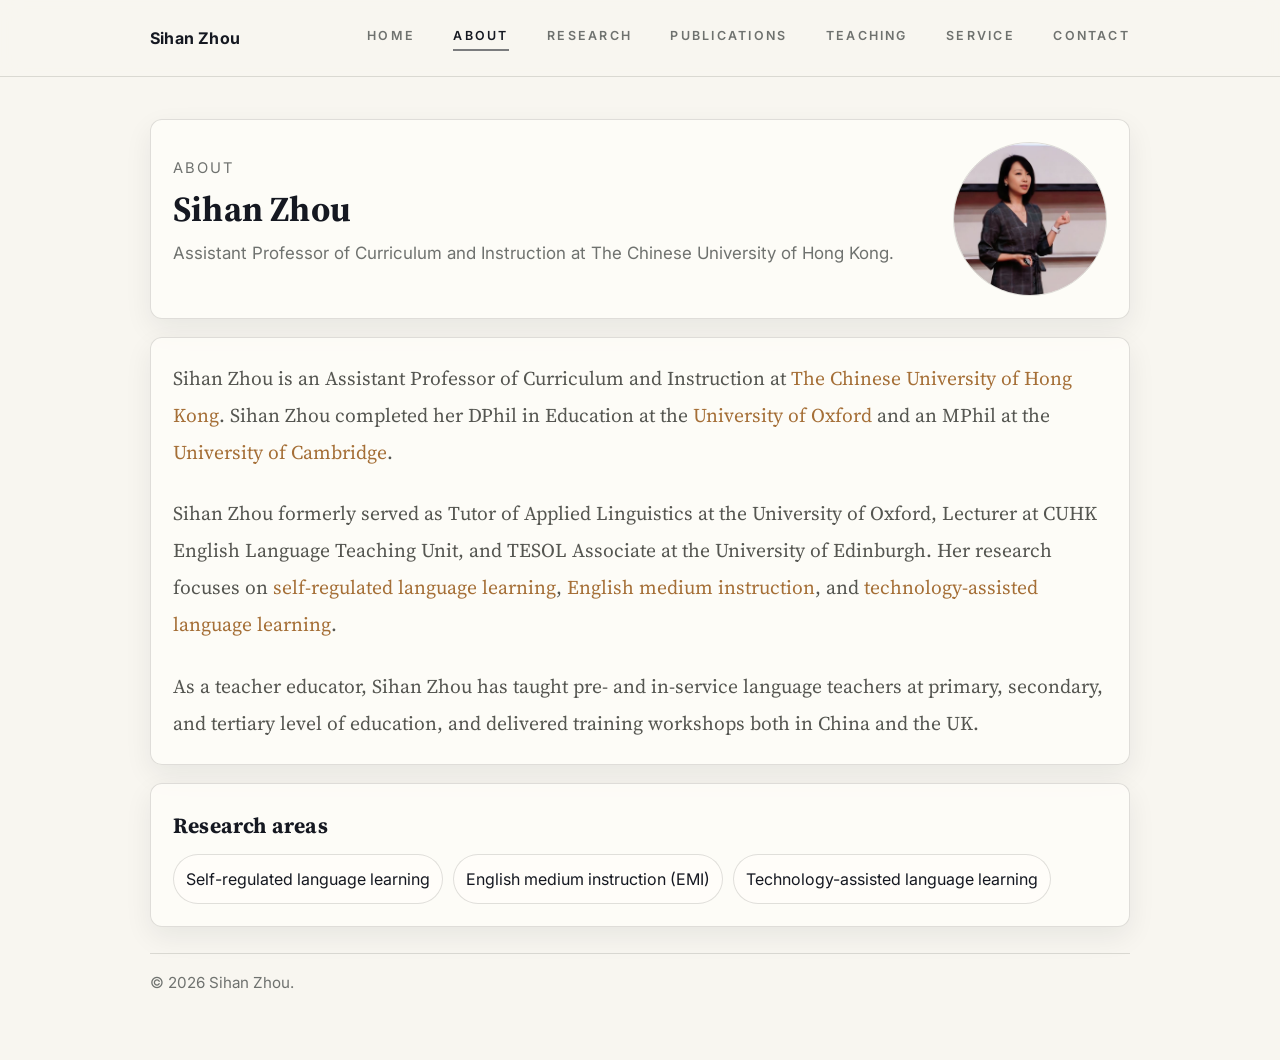
==== about.html @ 309b75e4 "Build Sihan Zhou personal website" ====
<!doctype html>
<html lang="en">
<head>
  <meta charset="utf-8" />
  <meta name="viewport" content="width=device-width, initial-scale=1" />
  <title>About · Sihan Zhou</title>
  <meta name="description" content="About Sihan Zhou." />
  <link rel="stylesheet" href="assets/style.css?v=9" />
</head>
<body class="page-about">
<header class="site-header">
  <div class="container header-inner">
    <div class="brand">
      <a href="index.html">Sihan Zhou</a>
    </div>
    <nav class="nav">
      <a href="index.html">Home</a>
      <a class="active" href="about.html">About</a>
      <a href="research.html">Research</a>
      <a href="publications.html">Publications</a>
      <a href="teaching.html">Teaching</a>
      <a href="service.html">Service</a>
      <a href="contact.html">Contact</a>
    </nav>
  </div>
</header>

<main class="container">
  <section class="section intro-section">
    <div>
      <div class="kicker">About</div>
      <h1>Sihan Zhou</h1>
      <p class="lead">
        Assistant Professor of Curriculum and Instruction at The Chinese University of Hong Kong.
      </p>
    </div>
    <img class="page-portrait" src="assets/avatar.jpg" alt="Portrait of Sihan Zhou">
  </section>

  <section class="section about-prose">
    <p>
      Sihan Zhou is an Assistant Professor of Curriculum and Instruction at <span class="text-highlight">The Chinese University of Hong Kong</span>. Sihan Zhou completed her DPhil in Education at the <span class="text-highlight">University of Oxford</span> and an MPhil at the <span class="text-highlight">University of Cambridge</span>.
    </p>
    <p>
      Sihan Zhou formerly served as Tutor of Applied Linguistics at the University of Oxford, Lecturer at CUHK English Language Teaching Unit, and TESOL Associate at the University of Edinburgh. Her research focuses on <span class="text-highlight">self-regulated language learning</span>, <span class="text-highlight">English medium instruction</span>, and <span class="text-highlight">technology-assisted language learning</span>.
    </p>
    <p>
      As a teacher educator, Sihan Zhou has taught pre- and in-service language teachers at primary, secondary, and tertiary level of education, and delivered training workshops both in China and the UK.
    </p>
  </section>

  <section class="section">
    <h2>Research areas</h2>
    <div class="research-strip">
      <span>Self-regulated language learning</span>
      <span>English medium instruction (EMI)</span>
      <span>Technology-assisted language learning</span>
    </div>
  </section>

  <footer class="footer">
    <div>© <span id="year"></span> Sihan Zhou.</div>
  </footer>
</main>

<script src="assets/site.js?v=9"></script>
</body>
</html>
---- assets/style.css ----
@import url('https://fonts.googleapis.com/css2?family=Inter:wght@400;500;600&family=Source+Serif+4:wght@400;600;700&display=swap');

/* THEME TOKENS (整站色调) */
:root{
  /* Global text
     --fg: 主正文颜色（标题/正文）
     --muted: 次级文字（说明/label/注释）
  */
  --fg:#151821;
  --muted:#6f726f;

  /* Brand accent
     --accent: 链接色/可点击强调
     --accent2: 少量点缀色（可选）
  */
  --accent:#5b6651;
  --accent2:#8a6f4d;

  /* Surfaces / borders
     --line: 分割线/边框
     --glass: 毛玻璃卡片底（更透明）
     --glass-strong: 毛玻璃卡片底（更实）
  */
  --line: rgba(40, 40, 34, 0.14);
  --glass: rgba(255, 254, 250, 0.70);
  --glass-strong: rgba(255, 254, 250, 0.82);

  /* Page backgrounds 
     --page-bg: 非 home 页背景
  */
  --page-bg: #f8f6f0;

  /* Home background control
     home-fallback: 背景图加载失败时的底色
     home-veil: 背景图上覆盖的
  */
  --home-fallback: #f8f6f0;
  --home-veil: rgba(248, 246, 240, 0.72);

  /* Metrics palette (卡片内部小块配色) */
  --m-green:#A5B46E;
  --m-gold:#E9C77B;
  --m-red:#9E4A47;

  /* Layout */
  --max: 980px;
  --radius: 12px;
  --shadow: 0 18px 48px rgba(30, 29, 25, 0.10);
  --page-accent: var(--accent);
  --page-accent-soft: rgba(91, 102, 81, 0.12);
}

/* BASE */
*{ box-sizing:border-box; }
html{ scroll-behavior:smooth; }

body{
  margin:0;
  color:var(--fg);
  line-height:1.75;
  font-family: Inter, ui-sans-serif, system-ui, -apple-system, Segoe UI, Roboto, Helvetica, Arial;
  background: var(--page-bg);
}

/* Links */
a{ color:var(--accent); text-decoration:none; }
a:hover{ text-decoration:underline; }

.page-about,
.page-research,
.page-publications,
.page-teaching,
.page-service,
.page-contact{
  --page-accent:#5b6651;
  --page-accent-soft:rgba(91,102,81,0.12);
}

body:not(.home) h1{
  color:var(--fg);
}

body:not(.home) .section{
  border-top:1px solid var(--line);
}

body:not(.home) .pills a:hover,
body:not(.home) .tools a:hover{
  border-color:var(--page-accent);
  background:var(--page-accent-soft);
}

/* Layout */
.container{
  width:min(var(--max), calc(100% - 44px));
  margin:0 auto;
}

main{ padding:24px 0 64px; }

/* Header */
.site-header{
  position:sticky;
  top:0;
  z-index:50;
  background:rgba(248,246,240,0.94);
  backdrop-filter: blur(10px);
  -webkit-backdrop-filter: blur(10px);
  border-bottom:1px solid var(--line);
}

.header-inner{
  display:flex;
  align-items:center;
  justify-content:space-between;
  gap:34px;
  padding:24px 0;
}

.brand a{
  font-weight:700;
  letter-spacing:0.2px;
  color:var(--fg);
}

.brand .sub{
  display:none;
}

.nav{
  display:flex;
  flex-wrap:nowrap;
  gap:clamp(20px, 3vw, 42px);
  justify-content:flex-end;
  align-items:center;
  font-size:0.78rem;
  letter-spacing:0.18em;
  text-transform:uppercase;
  font-weight:600;
  white-space:nowrap;
}

.nav a{
  position:relative;
  padding:4px 0 8px;
  border-radius:0;
  color:var(--muted);
  border:0;
  background:transparent;
  box-shadow:none;
  line-height:1.2;
}

.nav a.active,
.nav a:hover{
  color:var(--fg);
  background:transparent;
  text-decoration:none;
}

.nav a::after{
  content:"";
  position:absolute;
  left:0;
  right:0;
  bottom:0;
  height:2px;
  background:currentColor;
  transform:scaleX(0);
  transform-origin:center;
  opacity:0.55;
  transition:transform 180ms ease, opacity 180ms ease;
}

.nav a.active::after,
.nav a:hover::after{
  transform:scaleX(1);
}

/* Typography */
h1,h2,h3{
  font-family: "Source Serif 4", ui-serif, Georgia, "Times New Roman", Times, serif;
  letter-spacing:0.2px;
}

h1{ margin:0 0 8px; font-size:2.2rem; line-height:1.18; }
h2{ margin:0 0 10px; font-size:1.36rem; }
h3{ margin:0 0 8px; font-size:1.06rem; }

.lead{ margin:0 0 14px; color:var(--muted); font-size:1.06rem; }
.small{ color:var(--muted); font-size:0.95rem; }

hr.sep{
  border:0;
  border-top:1px solid var(--line);
  margin:18px 0;
}

/* Footer */
.footer{
  margin-top:26px;
  padding-top:16px;
  border-top:1px solid var(--line);
  color:var(--muted);
  font-size:0.95rem;
}

/* HOME: fixed landscape background + glass foreground */
body.home{
  background: var(--home-fallback);
}

body.home::before{
  content:"";
  position:fixed;
  inset:0;
  background:
    linear-gradient(180deg, rgba(255,255,255,0.16) 0%, rgba(255,255,255,0.22) 100%);
  background-size: cover;
  background-position: center;
  background-repeat:no-repeat;
  transform: translateZ(0);
  z-index:-2;
}

/* Soft veil for readability (driven by --home-veil) */
body.home::after{
  content:"";
  position:fixed;
  inset:0;
  background: var(--home-veil);
  backdrop-filter: blur(2px);
  -webkit-backdrop-filter: blur(2px);
  z-index:-1;
}

/* Home stays in one quiet tone across sections. */
body.home[data-tone]{ --home-veil: rgba(248, 246, 240, 0.72); }

/* TOP PROFILE BLOCK (centered) */
.profile{
  margin-top:14px;
  text-align:center;
  padding:18px 14px 16px;
  border:1px solid var(--line);
  border-radius: var(--radius);
  background: var(--glass);
  backdrop-filter: blur(14px) saturate(140%);
  -webkit-backdrop-filter: blur(14px) saturate(140%);
  box-shadow: var(--shadow);
}

.hero-profile{
  padding:24px 18px 22px;
}

.hero-intro{
  width:min(680px, 100%);
  margin:14px auto 0;
  color:var(--fg);
  font-size:1.03rem;
}

.profile .avatar-top{
  width: 132px;
  height: 132px;
  border-radius: 999px; /* circular crop */
  object-fit: cover;
  border:1px solid var(--line);
  box-shadow: 0 10px 26px rgba(16,24,40,0.10);
  display:block;
  margin: 0 auto;
}

.profile .name{
  margin-top:14px;
  margin-bottom:2px;
  font-size:2rem;
}

.profile .role{
  color: var(--muted);
  font-size:1.02rem;
}

.profile .affil{
  margin-top:6px;
  color: var(--muted);
  font-size:0.98rem;
}

.pills{
  display:flex;
  flex-wrap:wrap;
  gap:10px;
  justify-content:center;
  margin-top:12px;
}

.pills a{
  padding:7px 11px;
  border:1px solid var(--line);
  border-radius:999px;
  color:var(--muted);
  background:rgba(255,254,250,0.72);
}

.pills a:hover{
  background:rgba(255,255,255,0.88);
  color:var(--fg);
  text-decoration:none;
}

/* GLASS PANELS (home + reusable) */
.panels{
  margin-top:18px;
  padding-bottom: 26px;
  scroll-snap-type: y proximity;
}

.panel{
  scroll-snap-align: start;
  width:min(760px, 100%);
  margin: 18vh auto 0;
  padding: 18px 18px 20px;
  border:1px solid var(--line);
  border-radius: var(--radius);
  background: var(--glass-strong);
  backdrop-filter: blur(14px) saturate(140%);
  -webkit-backdrop-filter: blur(14px) saturate(140%);
  box-shadow: 0 12px 30px rgba(16, 24, 40, 0.10);
}

.panel:first-child{ margin-top: 12vh; }

.kicker{
  font-size:0.92rem;
  letter-spacing:0.14em;
  text-transform:uppercase;
  color: var(--muted);
  margin-bottom:8px;
}

/* HORIZONTAL SCROLLING GALLERY (inside a panel) */
.gallery{
  margin-top:12px;
  display:flex;
  gap:12px;
  overflow-x:auto;
  padding-bottom:6px;
  scroll-snap-type: x mandatory;
  -webkit-overflow-scrolling: touch;
}

.gallery::-webkit-scrollbar{ height:8px; }
.gallery::-webkit-scrollbar-thumb{
  background: rgba(16,24,40,0.18);
  border-radius:999px;
}

.g-item{
  flex: 0 0 auto;
  width: min(520px, 82vw);
  scroll-snap-align: start;
  border:1px solid var(--line);
  border-radius: var(--radius);
  background: rgba(255,255,255,0.72);
  overflow:hidden;
}

.g-item img{
  width:100%;
  height: 300px;
  object-fit: cover;
  display:block;
}

.g-item .cap{
  padding:10px 12px;
  border-top:1px solid var(--line);
  color: var(--muted);
  font-size:0.95rem;
}

/* PUBLICATIONS: mini tools */
.pub{
  padding:12px 0;
  border-top:1px dashed var(--line);
}

.pub:first-of-type{ border-top:none; padding-top:0; }

.pub .tools{
  margin-top:8px;
  display:flex;
  flex-wrap:wrap;
  gap:10px;
}

.pub .tools a{
  padding:7px 11px;
  border:1px solid var(--line);
  border-radius:999px;
  color:var(--muted);
  background:rgba(255,255,255,0.70);
}

.pub .tools a:hover{
  background:rgba(255,255,255,0.88);
  color:var(--fg);
  text-decoration:none;
}

.home-band{
  margin-top:18px;
}

.quick-grid{
  display:grid;
  grid-template-columns: repeat(3, minmax(0, 1fr));
  gap:12px;
}

.quick-card{
  display:block;
  min-height:124px;
  padding:16px;
  border:1px solid var(--line);
  border-radius:var(--radius);
  background:rgba(255,254,250,0.74);
  backdrop-filter: blur(12px) saturate(140%);
  -webkit-backdrop-filter: blur(12px) saturate(140%);
  box-shadow: 0 8px 24px rgba(16, 24, 40, 0.08);
  color:var(--fg);
}

.quick-card:hover{
  text-decoration:none;
  background:rgba(255,254,250,0.92);
}

.quick-card strong{
  display:block;
  margin-top:8px;
  line-height:1.45;
}

.home-showcase{
  display:block;
  padding:20px;
  border:1px solid var(--line);
  border-radius:var(--radius);
  background:rgba(255,254,250,0.70);
  box-shadow: 0 14px 40px rgba(30, 29, 25, 0.08);
}

.showcase-copy{
  margin-bottom:16px;
}

.showcase-copy h2{
  display:none;
}

.showcase-copy p{
  display:none;
  margin:0;
  color:var(--muted);
}

.gallery-shell{
  position:relative;
}

.photo-gallery{
  display:flex;
  gap:0;
  overflow:hidden;
  scroll-snap-type:x mandatory;
  scroll-behavior:smooth;
  padding:0;
  scrollbar-width:none;
}

.photo-card{
  flex:0 0 100%;
  position:relative;
  margin:0;
  overflow:hidden;
  border-radius:var(--radius);
  border:1px solid var(--line);
  background:#fffefa;
  scroll-snap-align:start;
  aspect-ratio: 16 / 9;
}

.photo-card.tall{
  grid-row:auto;
}

.photo-card img{
  width:100%;
  height:100%;
  display:block;
  object-fit:cover;
}

.photo-card figcaption{
  display:none;
}

.gallery-arrow{
  position:absolute;
  top:50%;
  z-index:2;
  width:34px;
  height:34px;
  border-radius:999px;
  border:1px solid rgba(40,40,34,0.18);
  background:rgba(255,254,250,0.88);
  color:var(--fg);
  font-size:1rem;
  line-height:1;
  cursor:pointer;
  transform:translateY(-50%);
  box-shadow:0 8px 20px rgba(30,29,25,0.10);
}

.gallery-arrow:hover{
  background:#fffefa;
}

.gallery-arrow-left{ left:10px; }
.gallery-arrow-right{ right:10px; }

.home-social-block{
  margin-top:26px;
  padding-top:20px;
  border-top:1px solid var(--line);
}

.about-prose{
  font-family:"Source Serif 4", ui-serif, Georgia, "Times New Roman", Times, serif;
  font-size:1.22rem;
  line-height:1.9;
  color:#555651;
}

.about-prose p{
  margin:0 0 24px;
}

.about-prose p:last-child{
  margin-bottom:0;
}

.text-highlight{
  color:#a56f37;
}

.event-feature{
  display:grid;
  grid-template-columns:minmax(0, 1fr) minmax(220px, 340px);
  gap:22px;
  align-items:start;
}

.event-feature img{
  width:100%;
  display:block;
  border-radius:var(--radius);
  border:1px solid var(--line);
  box-shadow:0 14px 32px rgba(30,29,25,0.12);
}

.colorful-grid .quick-card{
  position:relative;
  overflow:hidden;
}

.colorful-grid .quick-card::before{
  content:"";
  position:absolute;
  inset:0 auto 0 0;
  width:5px;
  background:#8a6f4d;
}

.accent-research,
.accent-publications,
.accent-teaching{ --card-accent:#8a6f4d; }

.theme-list{
  display:grid;
  gap:14px;
}

.theme-list h3{
  margin-bottom:4px;
}

.featured-mini{
  display:grid;
  gap:10px;
}

.featured-mini a{
  display:block;
  padding:11px 12px;
  border:1px solid var(--line);
  border-radius:var(--radius);
  background:rgba(255,255,255,0.64);
  color:var(--fg);
}

.featured-mini a:hover{
  background:rgba(255,255,255,0.88);
  text-decoration:none;
}

.more-link{
  margin-top:14px;
}

.section{
  margin-top:18px;
  padding:22px;
  border:1px solid var(--line);
  border-radius:var(--radius);
  background:rgba(255,254,250,0.72);
  box-shadow: 0 10px 28px rgba(16, 24, 40, 0.07);
}

.intro-section,
.contact-panel{
  display:grid;
  grid-template-columns: 1fr auto;
  align-items:center;
  gap:22px;
}

.page-portrait{
  width:154px;
  height:154px;
  border-radius:999px;
  object-fit:cover;
  border:1px solid var(--line);
}

.grid{
  display:grid;
  grid-template-columns: repeat(2, minmax(0, 1fr));
  gap:14px;
}

.item{
  padding:16px;
  border:1px solid var(--line);
  border-radius:var(--radius);
  background:rgba(255,254,250,0.62);
}

.item p{
  margin:0;
  color:var(--muted);
}

.research-strip{
  display:flex;
  flex-wrap:wrap;
  gap:10px;
}

.research-strip span{
  padding:10px 12px;
  border:1px solid var(--line);
  border-radius:999px;
  background:rgba(255,254,250,0.72);
  color:var(--fg);
}

.research-grid{
  grid-template-columns: repeat(3, minmax(0, 1fr));
}

.theme-card{
  border-top:3px solid color-mix(in srgb, var(--accent) 48%, white);
}

.grant-list,
.service-list{
  display:grid;
  gap:14px;
}

.grant-card,
.service-card,
.feature-pub,
.course-card{
  border:1px solid var(--line);
  border-radius:var(--radius);
  background:rgba(255,254,250,0.78);
  box-shadow: 0 8px 24px rgba(16, 24, 40, 0.06);
}

.grant-card{
  display:grid;
  grid-template-columns: 112px 1fr;
  gap:16px;
  padding:16px;
}

.grant-year{
  align-self:start;
  padding:8px 10px;
  border-radius:999px;
  background:rgba(31,94,75,0.12);
  color:var(--accent);
  font-weight:700;
  text-align:center;
  font-size:0.9rem;
}

.grant-card h3,
.service-card h3,
.course-card h3,
.feature-pub h3{
  margin-bottom:6px;
}

.grant-card p,
.service-card p,
.course-card p,
.feature-pub p{
  margin:0;
  color:var(--muted);
}

.featured-pubs{
  display:grid;
  gap:14px;
}

.feature-pub{
  display:grid;
  grid-template-columns: 118px 1fr;
  gap:16px;
  padding:16px;
}

.feature-pub.hot{
  border-color:rgba(138,111,77,0.24);
  background:linear-gradient(90deg, rgba(138,111,77,0.10), rgba(255,254,250,0.78));
}

.badge{
  display:inline-block;
  margin-bottom:8px;
  padding:4px 8px;
  border-radius:999px;
  background:rgba(138,111,77,0.12);
  color:#6d5435;
  font-size:0.8rem;
  font-weight:700;
}

.journal-cover{
  width:104px;
  height:138px;
  object-fit:cover;
  object-position:center;
  align-self:start;
  border-radius:8px;
  border:1px solid rgba(16,24,40,0.16);
  box-shadow:0 10px 22px rgba(16,24,40,0.16);
  background:#fff;
}

.service-cover{
  width:78px;
  height:104px;
}

.journal-mark{
  width:74px;
  height:96px;
  display:grid;
  place-items:center;
  align-self:start;
  border-radius:8px;
  border:1px solid rgba(16,24,40,0.16);
  box-shadow:0 8px 18px rgba(16,24,40,0.10);
  color:white;
  font-weight:800;
  letter-spacing:0.06em;
}

.journal-mark.system{ background:linear-gradient(145deg, #1f5e4b, #8cb369); }
.journal-mark.relc{ background:linear-gradient(145deg, #345995, #03cea4); }
.journal-mark.elt{ background:linear-gradient(145deg, #7a2e3a, #f4a261); }
.journal-mark.lt{ background:linear-gradient(145deg, #243b53, #7b2cbf); }
.journal-mark.aila{ background:linear-gradient(145deg, #2f3e46, #d9a441); }

.feature-pub a,
.service-card a{
  display:inline-block;
  margin-top:10px;
  font-weight:700;
}

.pub-year{
  margin-top:18px;
}

.pub-year:first-of-type{
  margin-top:0;
}

.cite-count{
  display:inline-block;
  margin-left:6px;
  padding:2px 7px;
  border-radius:999px;
  background:var(--page-accent-soft);
  color:var(--page-accent);
  font-weight:700;
  font-size:0.86rem;
}

.pub{
  display:grid;
  gap:8px;
}

.pub-tags{
  display:flex;
  flex-wrap:wrap;
  gap:6px;
}

.tag{
  display:inline-flex;
  align-items:center;
  min-height:24px;
  padding:2px 8px;
  border-radius:999px;
  background:rgba(91,102,81,0.10);
  color:#4f5947;
  font-size:0.76rem;
  font-weight:800;
  letter-spacing:0.04em;
}

.tag.citation{
  background:rgba(138,111,77,0.12);
  color:#6d5435;
}

.tag.sci{
  background:rgba(91,102,81,0.14);
  color:#46513d;
}

.tag.q1{
  background:rgba(165,180,110,0.22);
  color:#4e5a2f;
}

.tag.q2{
  background:rgba(233,199,123,0.25);
  color:#735b22;
}

.talk-list{
  display:grid;
  gap:10px;
  margin:0;
  padding-left:20px;
}

.talk-list li{
  color:var(--muted);
}

.course-grid{
  display:grid;
  grid-template-columns: repeat(3, minmax(0, 1fr));
  gap:14px;
}

.course-card{
  padding:16px;
}

.course-card span{
  display:inline-block;
  margin-bottom:10px;
  color:var(--accent);
  font-weight:800;
  font-size:0.9rem;
}

.service-card{
  padding:16px;
}

.service-details{
  margin:12px 0 0;
  padding-left:20px;
  color:var(--muted);
}

.service-details li{
  margin-bottom:8px;
}

.service-card.with-mark{
  display:grid;
  grid-template-columns:92px 1fr;
  gap:16px;
}

.left-pills{
  justify-content:flex-start;
}

.publication-callout{
  background:rgba(255,255,255,0.72);
}

.contact-list{
  display:grid;
  gap:12px;
  min-width:min(340px, 100%);
}

.contact-list div{
  padding:14px;
  border:1px solid var(--line);
  border-radius:var(--radius);
  background:rgba(255,254,250,0.72);
}

.contact-list span{
  display:block;
  margin-bottom:4px;
  color:var(--muted);
  font-size:0.92rem;
}

.social-section{
  text-align:center;
}

.social-row{
  display:flex;
  flex-wrap:wrap;
  gap:12px;
  justify-content:center;
  margin-top:14px;
}

.social-icon{
  width:48px;
  height:48px;
  display:grid;
  place-items:center;
  border-radius:999px;
  background:#202020;
  color:white;
  font-weight:800;
  letter-spacing:0.02em;
  box-shadow:0 10px 22px rgba(16,24,40,0.14);
}

.social-icon.logo-icon{
  background:white;
  border:1px solid rgba(16,24,40,0.12);
}

.social-icon.logo-icon img{
  width:28px;
  height:28px;
  object-fit:contain;
}

.social-icon:hover{
  background:var(--page-accent);
  color:white;
  text-decoration:none;
}

.muted-icon{
  opacity:0.45;
  cursor:not-allowed;
}

/* METRICS CARDS (glass + palette trio) */
.metrics{
  display:grid;
  grid-template-columns: repeat(2, minmax(0, 1fr));
  gap:16px;
  margin-top:14px;
}

.metric-card{
  border-radius: var(--radius);
  border: 1px solid rgba(255,255,255,0.35);
  background: rgba(255,255,255,0.28);
  backdrop-filter: blur(16px) saturate(150%);
  -webkit-backdrop-filter: blur(16px) saturate(150%);
  box-shadow: 0 18px 50px rgba(16, 24, 40, 0.14);
  padding:18px;
}

.metric-card h3{
  margin:0 0 12px;
  font-family: Inter, ui-sans-serif, system-ui, -apple-system, Segoe UI, Roboto, Helvetica, Arial;
  font-weight:700;
  font-size:1.18rem;
  letter-spacing:0.2px;
  color: var(--fg);
}

.metric-grid{
  display:grid;
  grid-template-columns: repeat(2, minmax(0, 1fr));
  gap:12px;
}

.metric{
  border-radius: 16px;
  border: 1px solid rgba(255,255,255,0.38);
  background: rgba(255,255,255,0.32);
  backdrop-filter: blur(14px) saturate(150%);
  -webkit-backdrop-filter: blur(14px) saturate(150%);
  padding:14px 12px;
  text-align:center;
  box-shadow: 0 10px 26px rgba(16, 24, 40, 0.10);
}

.metric .num{
  font-size:1.95rem;
  font-weight:750;
  color: var(--fg);
  line-height:1.05;
}

.metric .label{
  margin-top:6px;
  font-size:0.98rem;
  color: rgba(16, 24, 40, 0.62);
}

/* palette accents by position (cards: 1=Scholar, 2=RG; tiles: 1/2) */
.metric-card:nth-child(1) .metric:nth-child(1){
  background: color-mix(in srgb, var(--m-gold) 38%, rgba(255,255,255,0.30));
}
.metric-card:nth-child(1) .metric:nth-child(2){
  background: color-mix(in srgb, var(--m-green) 38%, rgba(255,255,255,0.30));
}
.metric-card:nth-child(2) .metric:nth-child(1){
  background: color-mix(in srgb, var(--m-green) 38%, rgba(255,255,255,0.30));
}
.metric-card:nth-child(2) .metric:nth-child(2){
  background: color-mix(in srgb, var(--m-red) 34%, rgba(255,255,255,0.30));
}

/* fallback for browsers without color-mix */
@supports not (background: color-mix(in srgb, white 50%, black)){
  .metric-card:nth-child(1) .metric:nth-child(1){ background: rgba(233,199,123,0.34); }
  .metric-card:nth-child(1) .metric:nth-child(2){ background: rgba(165,180,110,0.34); }
  .metric-card:nth-child(2) .metric:nth-child(1){ background: rgba(165,180,110,0.34); }
  .metric-card:nth-child(2) .metric:nth-child(2){ background: rgba(158,74,71,0.30); }
}

.metric-note{
  margin-top:12px;
  text-align:center;
  color: rgba(16, 24, 40, 0.62);
  font-size:0.98rem;
}

/* Responsive */
@media (max-width: 900px){
  .panel{ margin-top: 10vh; }
  .g-item img{ height: 240px; }
}

@media (max-width: 860px){
  .metrics{ grid-template-columns: 1fr; }
  .quick-grid,
  .grid,
  .research-grid,
  .course-grid,
  .home-showcase,
  .intro-section,
  .contact-panel{
    grid-template-columns:1fr;
  }

  .grant-card,
  .feature-pub,
  .service-card.with-mark,
  .event-feature{
    grid-template-columns:1fr;
  }

  .photo-card.tall{
    grid-row:auto;
  }

  .page-portrait{
    width:132px;
    height:132px;
  }
}

@media (max-width: 620px){
  .container{
    width:min(100% - 32px, var(--max));
  }

  .header-inner{
    display:flex;
    align-items:center;
    padding:14px 0;
    gap:16px;
  }

  .brand{
    width:auto;
    margin-bottom:0;
    flex:0 0 auto;
  }

  .brand a{
    display:block;
    white-space:nowrap;
  }

  .nav{
    flex-wrap:nowrap;
    justify-content:flex-start;
    gap:16px;
    overflow-x:auto;
    padding-bottom:4px;
    -webkit-overflow-scrolling: touch;
    font-size:0.68rem;
    flex:1 1 auto;
  }

  .nav a{
    flex:0 0 auto;
    padding:4px 0 8px;
  }

  h1{
    font-size:2rem;
  }

  .profile{
    padding:20px 16px;
  }
}

/* Publications: compact metrics */
.pubpage .metrics{
  gap: 12px;
  margin-top: 10px;
}

.pubpage .metric-card{
  padding: 14px;
  box-shadow: 0 12px 34px rgba(16, 24, 40, 0.12);
}

.pubpage .metric-card h3{
  margin: 0 0 10px;
  font-size: 1.02rem;
}

.pubpage .metric-grid{
  gap: 10px;
}

.pubpage .metric{
  padding: 10px 10px;
  border-radius: 14px;
}

.pubpage .metric .num{
  font-size: 1.45rem;
  font-weight: 750;
}

.pubpage .metric .label{
  margin-top: 4px;
  font-size: 0.92rem;
}

.pubpage .metric-note{
  margin-top: 10px;
  font-size: 0.92rem;
}

/* optional: keep cards narrower */
.pubpage .metrics{
  width: min(720px, 100%);
}

/* Publications: center metrics + center note */
.pubpage .metrics{
  width: fit-content;
  margin: 10px auto 0;
  justify-content: center;
  align-content: center;
}

.pubpage .metric-note{
  width: fit-content;
  margin: 10px auto 0;
}

@media (max-width: 860px){
  .pubpage .metrics{
    width: min(520px, 100%);
  }
}
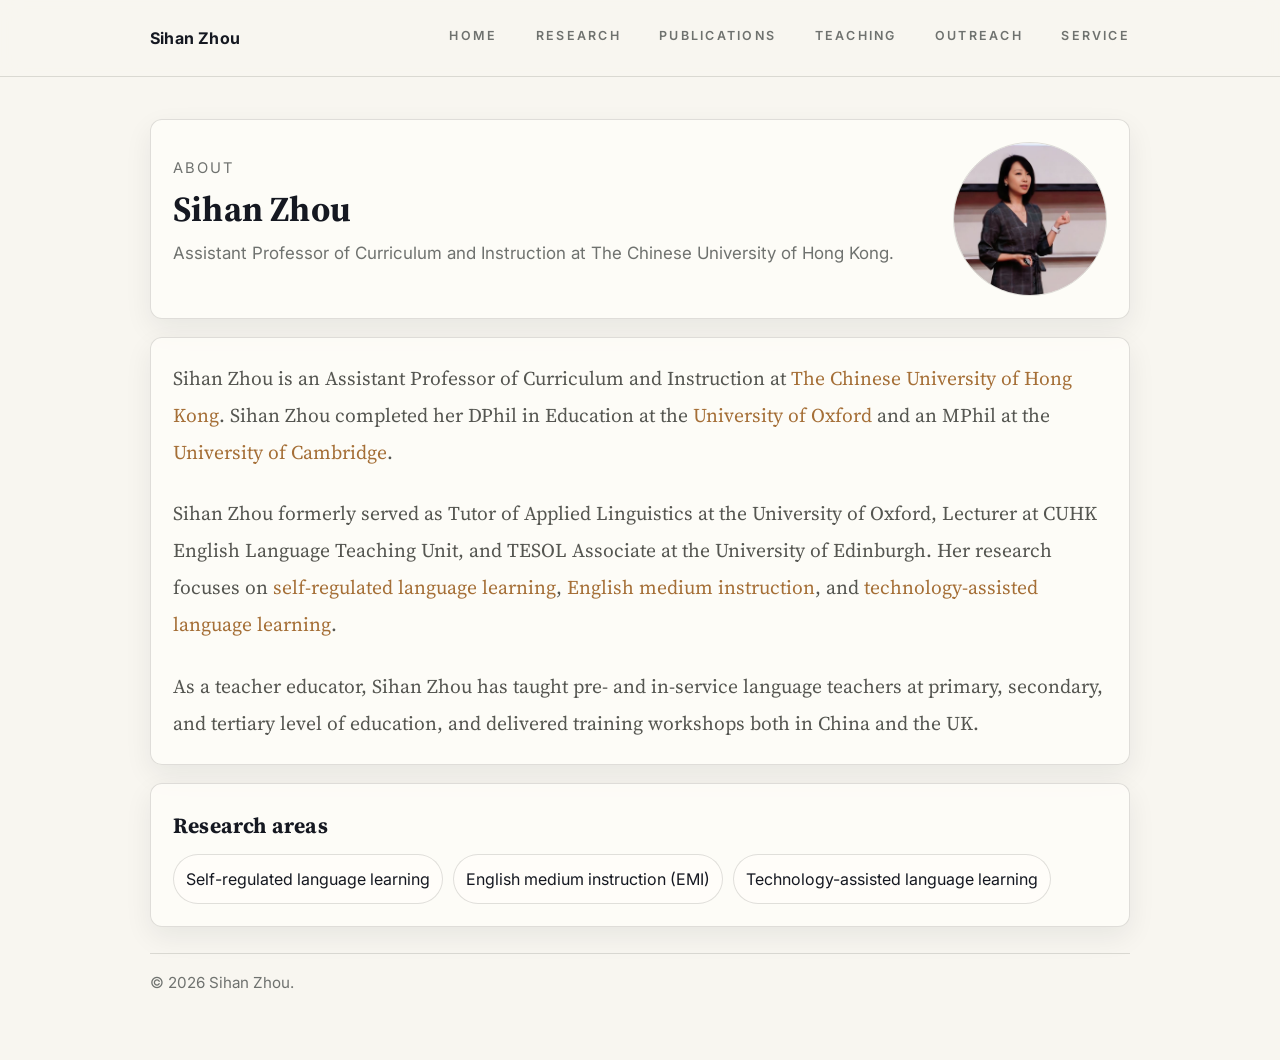
==== commit 5aae5fed: "Update homepage navigation and outreach content" ====
--- a/about.html
+++ b/about.html
@@ -5,7 +5,7 @@
   <meta name="viewport" content="width=device-width, initial-scale=1" />
   <title>About · Sihan Zhou</title>
   <meta name="description" content="About Sihan Zhou." />
-  <link rel="stylesheet" href="assets/style.css?v=9" />
+  <link rel="stylesheet" href="assets/style.css?v=11" />
 </head>
 <body class="page-about">
 <header class="site-header">
@@ -15,12 +15,11 @@
     </div>
     <nav class="nav">
       <a href="index.html">Home</a>
-      <a class="active" href="about.html">About</a>
       <a href="research.html">Research</a>
       <a href="publications.html">Publications</a>
       <a href="teaching.html">Teaching</a>
+      <a href="outreach.html">Outreach</a>
       <a href="service.html">Service</a>
-      <a href="contact.html">Contact</a>
     </nav>
   </div>
 </header>
@@ -63,6 +62,6 @@
   </footer>
 </main>
 
-<script src="assets/site.js?v=9"></script>
+<script src="assets/site.js?v=11"></script>
 </body>
 </html>
--- a/assets/style.css
+++ b/assets/style.css
@@ -417,7 +417,7 @@
 
 .quick-grid{
   display:grid;
-  grid-template-columns: repeat(3, minmax(0, 1fr));
+  grid-template-columns: repeat(2, minmax(0, 1fr));
   gap:12px;
 }
 
@@ -443,6 +443,72 @@
   display:block;
   margin-top:8px;
   line-height:1.45;
+}
+
+.home-list-panel{
+  padding:24px;
+  border:1px solid var(--line);
+  border-radius:var(--radius);
+  background:rgba(255,254,250,0.76);
+  box-shadow: 0 14px 40px rgba(30, 29, 25, 0.08);
+}
+
+.interest-list{
+  list-style:none;
+  margin:18px 0 0;
+  padding:0;
+  display:grid;
+  grid-template-columns:repeat(2, minmax(0, 1fr));
+  gap:12px 18px;
+}
+
+.interest-list li{
+  position:relative;
+  padding-left:20px;
+  color:var(--fg);
+  font-weight:600;
+  line-height:1.45;
+}
+
+.interest-list li::before{
+  content:"";
+  position:absolute;
+  left:0;
+  top:0.75em;
+  width:7px;
+  height:7px;
+  border-radius:999px;
+  background:var(--accent2);
+}
+
+.society-timeline{
+  margin-top:18px;
+  display:grid;
+  gap:12px;
+}
+
+.society-timeline article{
+  display:grid;
+  grid-template-columns:110px 1fr;
+  gap:18px;
+  padding-top:12px;
+  border-top:1px solid var(--line);
+}
+
+.society-timeline article:first-child{
+  border-top:none;
+  padding-top:0;
+}
+
+.society-timeline span{
+  color:var(--accent);
+  font-weight:700;
+}
+
+.society-timeline p{
+  margin:0;
+  color:var(--muted);
+  line-height:1.55;
 }
 
 .home-showcase{
@@ -489,9 +555,9 @@
   overflow:hidden;
   border-radius:var(--radius);
   border:1px solid var(--line);
-  background:#fffefa;
+  background:#f3f0e8;
   scroll-snap-align:start;
-  aspect-ratio: 16 / 9;
+  aspect-ratio: 16 / 8.8;
 }
 
 .photo-card.tall{
@@ -502,7 +568,8 @@
   width:100%;
   height:100%;
   display:block;
-  object-fit:cover;
+  object-fit:contain;
+  object-position:center;
 }
 
 .photo-card figcaption{
@@ -539,6 +606,189 @@
   border-top:1px solid var(--line);
 }
 
+.research-overview h2{
+  margin-bottom:18px;
+}
+
+.research-home-grid{
+  display:grid;
+  grid-template-columns:repeat(3, minmax(0, 1fr));
+  gap:14px;
+}
+
+.research-home-grid article{
+  min-height:220px;
+  padding:18px;
+  border:1px solid var(--line);
+  border-radius:var(--radius);
+  background:rgba(255,254,250,0.76);
+}
+
+.research-home-grid span{
+  display:block;
+  margin-bottom:26px;
+  color:var(--accent2);
+  font-family:"Source Serif 4", ui-serif, Georgia, "Times New Roman", Times, serif;
+  font-size:1.6rem;
+  font-weight:700;
+}
+
+.research-home-grid p{
+  margin:0;
+  color:var(--muted);
+}
+
+.current-work-grid{
+  display:grid;
+  grid-template-columns:repeat(3, minmax(0, 1fr));
+  gap:14px;
+  margin-top:14px;
+}
+
+.current-work-grid a{
+  display:block;
+  padding:14px 16px;
+  border-top:2px solid rgba(91,102,81,0.38);
+  color:var(--fg);
+  background:rgba(255,254,250,0.58);
+}
+
+.current-work-grid a:hover{
+  background:rgba(255,254,250,0.88);
+  text-decoration:none;
+}
+
+.current-work-grid span{
+  display:block;
+  margin-bottom:6px;
+  color:var(--muted);
+  font-size:0.78rem;
+  font-weight:800;
+  letter-spacing:0.12em;
+  text-transform:uppercase;
+}
+
+.impact-overview{
+  padding:22px;
+  border:1px solid var(--line);
+  border-radius:var(--radius);
+  background:rgba(255,254,250,0.72);
+  box-shadow:0 10px 28px rgba(16,24,40,0.07);
+}
+
+.impact-heading{
+  display:flex;
+  align-items:flex-start;
+  justify-content:space-between;
+  gap:18px;
+  margin-bottom:18px;
+}
+
+.impact-heading h2{
+  margin-bottom:0;
+}
+
+.impact-heading a{
+  flex:0 0 auto;
+  padding:7px 11px;
+  border:1px solid var(--line);
+  border-radius:999px;
+  color:var(--muted);
+  background:rgba(255,254,250,0.72);
+  font-weight:700;
+}
+
+.impact-heading a:hover{
+  color:var(--fg);
+  background:#fffefa;
+  text-decoration:none;
+}
+
+.impact-grid{
+  display:grid;
+  grid-template-columns:260px minmax(0, 1fr);
+  gap:22px;
+  align-items:stretch;
+}
+
+.impact-metrics{
+  display:grid;
+  gap:10px;
+}
+
+.impact-metrics article{
+  padding:14px;
+  border:1px solid var(--line);
+  border-radius:var(--radius);
+  background:rgba(255,254,250,0.78);
+}
+
+.impact-metrics span{
+  display:block;
+  color:var(--muted);
+  font-size:0.78rem;
+  font-weight:800;
+  letter-spacing:0.12em;
+  text-transform:uppercase;
+}
+
+.impact-metrics strong{
+  display:block;
+  margin-top:5px;
+  color:var(--fg);
+  font-family:"Source Serif 4", ui-serif, Georgia, "Times New Roman", Times, serif;
+  font-size:2rem;
+  line-height:1;
+}
+
+.citation-chart{
+  min-height:260px;
+  display:grid;
+  grid-template-columns:repeat(6, minmax(0, 1fr));
+  gap:12px;
+  align-items:end;
+  padding:20px 16px 14px;
+  border:1px solid var(--line);
+  border-radius:var(--radius);
+  background:
+    linear-gradient(to top, rgba(40,40,34,0.10) 1px, transparent 1px) 0 0 / 100% 25%,
+    rgba(255,254,250,0.62);
+}
+
+.citation-chart .bar{
+  min-width:0;
+  height:100%;
+  display:flex;
+  flex-direction:column;
+  justify-content:flex-end;
+  align-items:center;
+  gap:8px;
+}
+
+.citation-chart .bar::before{
+  content:"";
+  width:100%;
+  max-width:42px;
+  height:var(--value);
+  min-height:12px;
+  border-radius:8px 8px 2px 2px;
+  background:linear-gradient(180deg, #8a6f4d, #5b6651);
+  box-shadow:0 8px 18px rgba(30,29,25,0.12);
+}
+
+.citation-chart span{
+  order:-1;
+  color:var(--fg);
+  font-weight:800;
+  font-size:0.9rem;
+}
+
+.citation-chart em{
+  color:var(--muted);
+  font-style:normal;
+  font-size:0.82rem;
+}
+
 .about-prose{
   font-family:"Source Serif 4", ui-serif, Georgia, "Times New Roman", Times, serif;
   font-size:1.22rem;
@@ -637,6 +887,15 @@
   grid-template-columns: 1fr auto;
   align-items:center;
   gap:22px;
+}
+
+.contact-redesign{
+  grid-template-columns:minmax(0, 0.9fr) minmax(0, 1.1fr);
+  align-items:start;
+}
+
+.contact-intro{
+  max-width:620px;
 }
 
 .page-portrait{
@@ -930,8 +1189,10 @@
 
 .contact-list{
   display:grid;
+  grid-template-columns:repeat(2, minmax(0, 1fr));
   gap:12px;
-  min-width:min(340px, 100%);
+  min-width:0;
+  width:100%;
 }
 
 .contact-list div{
@@ -939,6 +1200,11 @@
   border:1px solid var(--line);
   border-radius:var(--radius);
   background:rgba(255,254,250,0.72);
+  min-width:0;
+}
+
+.contact-list a{
+  overflow-wrap:anywhere;
 }
 
 .contact-list span{
@@ -982,6 +1248,26 @@
   width:28px;
   height:28px;
   object-fit:contain;
+}
+
+.profile-icons{
+  margin-top:18px;
+}
+
+.profile-icons .social-icon{
+  width:58px;
+  height:58px;
+}
+
+.profile-icons .social-icon.logo-icon img{
+  width:34px;
+  height:34px;
+}
+
+.profile-icons .muted-icon{
+  opacity:1;
+  cursor:pointer;
+  background:#9b9a96;
 }
 
 .social-icon:hover{
@@ -1090,8 +1376,12 @@
 @media (max-width: 860px){
   .metrics{ grid-template-columns: 1fr; }
   .quick-grid,
+  .interest-list,
   .grid,
   .research-grid,
+  .research-home-grid,
+  .current-work-grid,
+  .impact-grid,
   .course-grid,
   .home-showcase,
   .intro-section,
@@ -1104,6 +1394,11 @@
   .service-card.with-mark,
   .event-feature{
     grid-template-columns:1fr;
+  }
+
+  .society-timeline article{
+    grid-template-columns:1fr;
+    gap:4px;
   }
 
   .photo-card.tall{
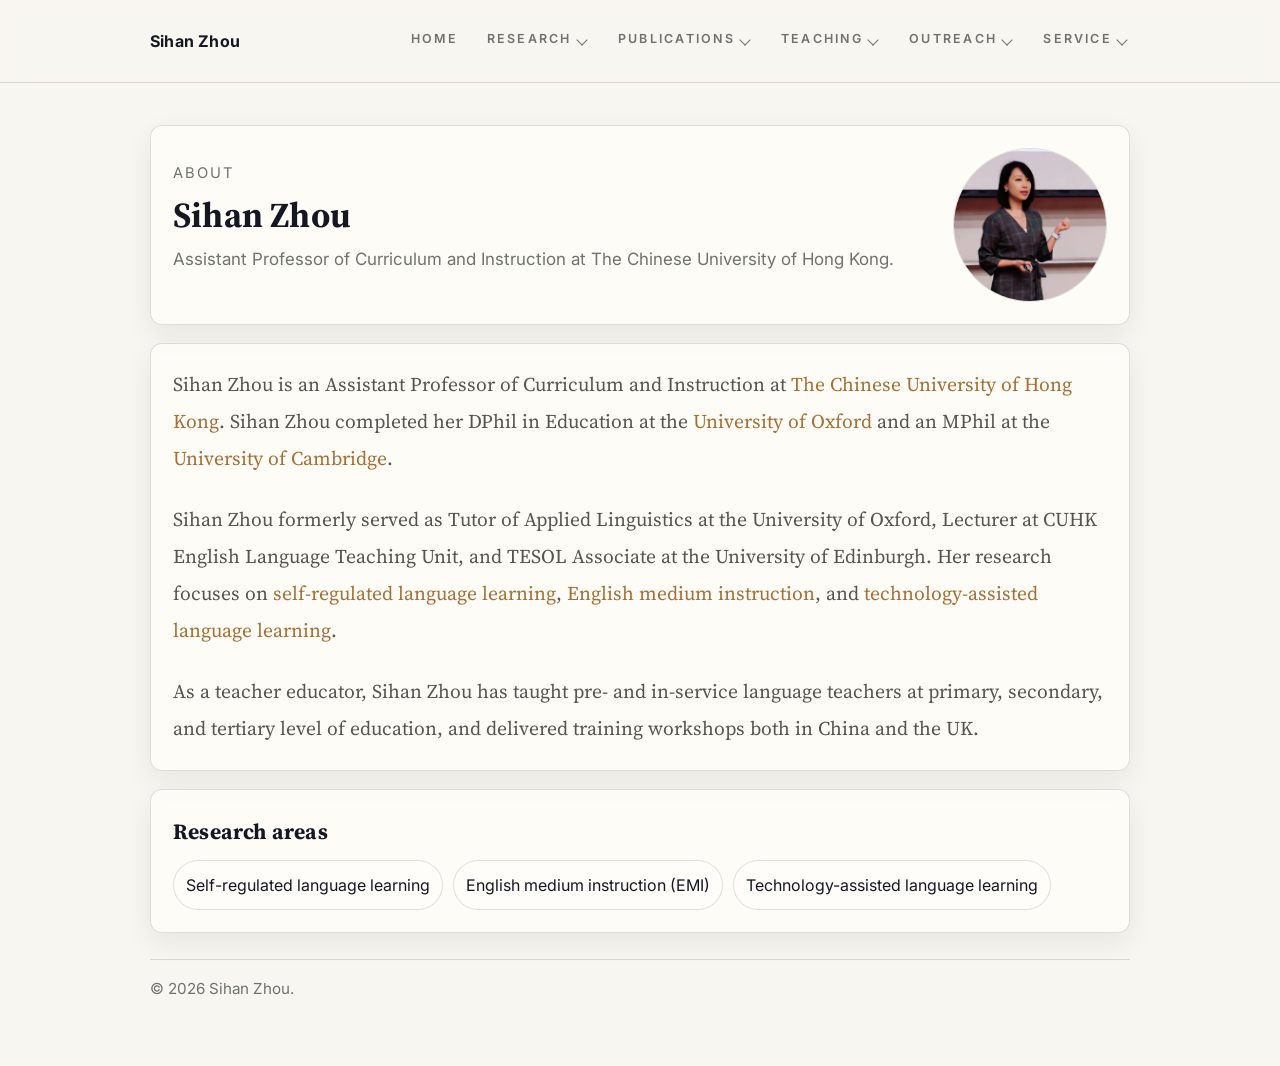
==== commit 8bc85879: "Revise academic site content and galleries" ====
--- a/about.html
+++ b/about.html
@@ -5,7 +5,7 @@
   <meta name="viewport" content="width=device-width, initial-scale=1" />
   <title>About · Sihan Zhou</title>
   <meta name="description" content="About Sihan Zhou." />
-  <link rel="stylesheet" href="assets/style.css?v=11" />
+  <link rel="stylesheet" href="assets/style.css?v=13" />
 </head>
 <body class="page-about">
 <header class="site-header">
@@ -13,13 +13,49 @@
     <div class="brand">
       <a href="index.html">Sihan Zhou</a>
     </div>
-    <nav class="nav">
-      <a href="index.html">Home</a>
-      <a href="research.html">Research</a>
-      <a href="publications.html">Publications</a>
-      <a href="teaching.html">Teaching</a>
-      <a href="outreach.html">Outreach</a>
-      <a href="service.html">Service</a>
+    <nav class="nav" aria-label="Main navigation">
+      <a class="nav-top" href="index.html">Home</a>
+      <div class="nav-group">
+        <a class="nav-top" href="research.html">Research</a>
+        <button class="nav-toggle" type="button" aria-expanded="false" aria-label="Open Research menu"></button>
+        <div class="dropdown-menu">
+          <a href="research.html#projects-grants">Projects &amp; Grants</a>
+          <a href="research.html#invited-presentations-talks">Invited Conference Presentations &amp; Talks</a>
+        </div>
+      </div>
+      <div class="nav-group">
+        <a class="nav-top" href="publications.html">Publications</a>
+        <button class="nav-toggle" type="button" aria-expanded="false" aria-label="Open Publications menu"></button>
+        <div class="dropdown-menu">
+          <a href="publications.html#featured-publications">Featured High-impact Publications</a>
+          <a href="publications.html#selected-publications-by-topic">Selected Publications by Topic</a>
+        </div>
+      </div>
+      <div class="nav-group">
+        <a class="nav-top" href="teaching.html">Teaching</a>
+        <button class="nav-toggle" type="button" aria-expanded="false" aria-label="Open Teaching menu"></button>
+        <div class="dropdown-menu">
+          <a href="teaching.html#courses-teaching">Courses Teaching</a>
+          <a href="teaching.html#supervision">Supervision</a>
+        </div>
+      </div>
+      <div class="nav-group">
+        <a class="nav-top" href="outreach.html">Outreach</a>
+        <button class="nav-toggle" type="button" aria-expanded="false" aria-label="Open Outreach menu"></button>
+        <div class="dropdown-menu">
+          <a href="outreach.html#knowledge-transfer">Knowledge Transfer</a>
+          <a href="outreach.html#event-organization">Event Organization</a>
+        </div>
+      </div>
+      <div class="nav-group">
+        <a class="nav-top" href="service.html">Service</a>
+        <button class="nav-toggle" type="button" aria-expanded="false" aria-label="Open Service menu"></button>
+        <div class="dropdown-menu">
+          <a href="service.html#professional-roles">Professional Roles</a>
+          <a href="service.html#selected-external-services">Selected External Services</a>
+          <a href="service.html#selected-internal-services">Selected Internal Services</a>
+        </div>
+      </div>
     </nav>
   </div>
 </header>
@@ -62,6 +98,6 @@
   </footer>
 </main>
 
-<script src="assets/site.js?v=11"></script>
+<script src="assets/site.js?v=13"></script>
 </body>
 </html>
--- a/assets/style.css
+++ b/assets/style.css
@@ -130,7 +130,7 @@
 .nav{
   display:flex;
   flex-wrap:nowrap;
-  gap:clamp(20px, 3vw, 42px);
+  gap:clamp(14px, 2.2vw, 30px);
   justify-content:flex-end;
   align-items:center;
   font-size:0.78rem;
@@ -140,7 +140,15 @@
   white-space:nowrap;
 }
 
-.nav a{
+.nav-group{
+  position:relative;
+  display:flex;
+  align-items:center;
+  gap:4px;
+}
+
+.nav a,
+.nav-toggle{
   position:relative;
   padding:4px 0 8px;
   border-radius:0;
@@ -149,16 +157,39 @@
   background:transparent;
   box-shadow:none;
   line-height:1.2;
+  font:inherit;
+  letter-spacing:inherit;
+  text-transform:inherit;
+}
+
+.nav-toggle{
+  width:14px;
+  height:22px;
+  padding:0;
+  cursor:pointer;
+}
+
+.nav-toggle::before{
+  content:"";
+  position:absolute;
+  inset:6px 2px auto;
+  width:7px;
+  height:7px;
+  border-right:1.5px solid currentColor;
+  border-bottom:1.5px solid currentColor;
+  transform:rotate(45deg);
 }
 
 .nav a.active,
-.nav a:hover{
+.nav a:hover,
+.nav-toggle:hover,
+.nav-group.open .nav-toggle{
   color:var(--fg);
   background:transparent;
   text-decoration:none;
 }
 
-.nav a::after{
+.nav-top::after{
   content:"";
   position:absolute;
   left:0;
@@ -172,9 +203,56 @@
   transition:transform 180ms ease, opacity 180ms ease;
 }
 
-.nav a.active::after,
-.nav a:hover::after{
+.nav-top.active::after,
+.nav-top:hover::after{
   transform:scaleX(1);
+}
+
+.dropdown-menu{
+  position:absolute;
+  top:100%;
+  left:50%;
+  z-index:20;
+  min-width:240px;
+  padding:10px;
+  border:1px solid var(--line);
+  border-radius:10px;
+  background:rgba(255,254,250,0.97);
+  box-shadow:0 16px 38px rgba(30,29,25,0.13);
+  opacity:0;
+  visibility:hidden;
+  transform:translate(-50%, 8px);
+  transition:opacity 160ms ease, transform 160ms ease, visibility 160ms ease;
+}
+
+.nav-group:hover .dropdown-menu,
+.nav-group:focus-within .dropdown-menu,
+.nav-group.open .dropdown-menu{
+  opacity:1;
+  visibility:visible;
+  transform:translate(-50%, 0);
+}
+
+.dropdown-menu a{
+  display:block;
+  padding:8px 10px;
+  border-radius:7px;
+  color:var(--muted);
+  font-size:0.74rem;
+  letter-spacing:0.08em;
+  line-height:1.35;
+  text-transform:none;
+  white-space:normal;
+}
+
+.dropdown-menu a:hover,
+.dropdown-menu a:focus{
+  color:var(--fg);
+  background:rgba(91,102,81,0.10);
+}
+
+.dropdown-menu a::after{
+  display:none;
 }
 
 /* Typography */
@@ -460,6 +538,116 @@
   display:grid;
   grid-template-columns:repeat(2, minmax(0, 1fr));
   gap:12px 18px;
+}
+
+.interest-cards{
+  margin-top:18px;
+  display:grid;
+  grid-template-columns:repeat(3, minmax(0, 1fr));
+  gap:16px;
+}
+
+.interest-cards article{
+  position:relative;
+  min-height:168px;
+  padding:24px 22px 22px;
+  border:1px solid var(--line);
+  border-radius:var(--radius);
+  background:rgba(255,254,250,0.86);
+  box-shadow:0 12px 28px rgba(30,29,25,0.07);
+  overflow:hidden;
+}
+
+.interest-cards article::before{
+  content:"";
+  position:absolute;
+  inset:0 0 auto;
+  height:3px;
+  background:#737b68;
+}
+
+.interest-cards article::after{
+  content:"";
+  position:absolute;
+  left:22px;
+  bottom:22px;
+  width:38px;
+  height:1px;
+  background:rgba(91,102,81,0.45);
+}
+
+.interest-number{
+  display:block;
+  margin-bottom:26px;
+  color:var(--accent2);
+  font-family:"Source Serif 4", ui-serif, Georgia, serif;
+  font-size:0.82rem;
+  letter-spacing:0.12em;
+  font-weight:700;
+}
+
+.interest-cards h3{
+  margin:0;
+  max-width:14ch;
+  font-size:1.18rem;
+  line-height:1.3;
+}
+
+.placeholder-panel{
+  min-height:118px;
+  padding:18px;
+  border:1px solid var(--line);
+  border-radius:var(--radius);
+  background:rgba(255,254,250,0.78);
+}
+
+.placeholder-panel{
+  margin-top:18px;
+  display:flex;
+  align-items:center;
+  color:var(--muted);
+  border-style:dashed;
+}
+
+.placeholder-panel p{
+  margin:0;
+}
+
+.awards-list{
+  margin-top:18px;
+  border:1px solid var(--line);
+  border-radius:var(--radius);
+  overflow:hidden;
+  background:rgba(255,254,250,0.82);
+}
+
+.awards-list article{
+  display:grid;
+  grid-template-columns:128px 1fr;
+  gap:22px;
+  padding:18px 20px;
+  border-top:1px solid var(--line);
+}
+
+.awards-list article:first-child{ border-top:0; }
+
+.awards-list time{
+  color:var(--accent2);
+  font-weight:700;
+  letter-spacing:0.03em;
+}
+
+.awards-list h3{
+  margin:0;
+  font-size:1.04rem;
+  line-height:1.4;
+}
+
+.awards-list p{
+  margin:5px 0 0;
+  color:var(--muted);
+  font-size:0.94rem;
+  line-height:1.55;
 }
 
 .interest-list li{
@@ -967,6 +1155,16 @@
   grid-template-columns: 112px 1fr;
   gap:16px;
   padding:16px;
+  color:var(--fg);
+  transition:transform 160ms ease, box-shadow 160ms ease, border-color 160ms ease;
+}
+
+.grant-card.linked-card:hover,
+.grant-card.linked-card:focus-visible{
+  transform:translateY(-2px);
+  border-color:rgba(91,102,81,0.34);
+  box-shadow:0 14px 32px rgba(30,29,25,0.10);
+  outline:none;
 }
 
 .grant-year{
@@ -1005,6 +1203,7 @@
   grid-template-columns: 118px 1fr;
   gap:16px;
   padding:16px;
+  color:var(--fg);
 }
 
 .feature-pub.hot{
@@ -1040,6 +1239,22 @@
   height:104px;
 }
 
+.role-logo{
+  width:78px;
+  height:104px;
+  object-fit:cover;
+  align-self:start;
+  border:1px solid var(--line);
+  border-radius:8px;
+  background:#fff;
+  box-shadow:0 8px 18px rgba(16,24,40,0.10);
+}
+
+.role-logo.contain-logo{
+  object-fit:contain;
+  padding:8px;
+}
+
 .journal-mark{
   width:74px;
   height:96px;
@@ -1060,11 +1275,40 @@
 .journal-mark.lt{ background:linear-gradient(145deg, #243b53, #7b2cbf); }
 .journal-mark.aila{ background:linear-gradient(145deg, #2f3e46, #d9a441); }
 
+.linked-card{
+  display:block;
+  color:var(--fg);
+}
+
+.linked-card:hover{
+  text-decoration:none;
+  transform:translateY(-1px);
+  border-color:rgba(91,102,81,0.26);
+  box-shadow:0 12px 30px rgba(16,24,40,0.09);
+}
+
+.feature-pub.linked-card{
+  display:grid;
+}
+
 .feature-pub a,
-.service-card a{
+.service-card a,
+.card-action{
   display:inline-block;
   margin-top:10px;
   font-weight:700;
+}
+
+.card-action{
+  padding:6px 10px;
+  border:1px solid var(--line);
+  border-radius:999px;
+  color:var(--accent);
+}
+
+.card-action:hover{
+  background:var(--page-accent-soft);
+  text-decoration:none;
 }
 
 .pub-year{
@@ -1091,6 +1335,57 @@
   gap:8px;
 }
 
+.topic-module,
+.talk-module{
+  margin-top:22px;
+  padding:18px;
+  border:1px solid var(--line);
+  border-radius:var(--radius);
+  background:rgba(255,254,250,0.68);
+}
+
+.topic-module:first-of-type,
+.talk-module:first-of-type{
+  margin-top:0;
+}
+
+.publication-list{
+  display:grid;
+  gap:12px;
+}
+
+.publication-list .pub{
+  padding:14px 0;
+  border-top:1px solid var(--line);
+}
+
+.publication-list .pub:first-child{
+  padding-top:0;
+  border-top:0;
+}
+
+.publication-notes{
+  margin-top:18px;
+  padding-top:14px;
+  border-top:1px solid var(--line);
+  color:var(--muted);
+  font-size:0.82rem;
+}
+
+.publication-notes p{
+  margin:3px 0;
+}
+
+.section-subhead{
+  margin:20px 0 12px;
+}
+
+.grant-meta,
+.entry-date{
+  color:var(--accent);
+  font-weight:800;
+}
+
 .pub-tags{
   display:flex;
   flex-wrap:wrap;
@@ -1103,31 +1398,47 @@
   min-height:24px;
   padding:2px 8px;
   border-radius:999px;
-  background:rgba(91,102,81,0.10);
-  color:#4f5947;
+  border:1px solid rgba(75,78,72,0.14);
+  background:rgba(91,96,88,0.09);
+  color:#50544f;
   font-size:0.76rem;
   font-weight:800;
   letter-spacing:0.04em;
 }
 
 .tag.citation{
-  background:rgba(138,111,77,0.12);
-  color:#6d5435;
+  background:rgba(96,101,96,0.10);
+  color:#565b57;
 }
 
 .tag.sci{
-  background:rgba(91,102,81,0.14);
-  color:#46513d;
+  border-color:rgba(56,91,124,0.20);
+  background:rgba(79,116,151,0.13);
+  color:#355b7b;
+}
+
+.tag.scopus{
+  border-color:rgba(91,96,88,0.20);
+  background:rgba(91,96,88,0.11);
+  color:#505850;
 }
 
 .tag.q1{
-  background:rgba(165,180,110,0.22);
-  color:#4e5a2f;
+  border-color:rgba(73,112,76,0.22);
+  background:rgba(83,127,86,0.14);
+  color:#3f6843;
 }
 
 .tag.q2{
-  background:rgba(233,199,123,0.25);
-  color:#735b22;
+  border-color:rgba(135,112,66,0.22);
+  background:rgba(158,132,79,0.14);
+  color:#715c30;
+}
+
+.tag.if{
+  border-color:rgba(153,118,48,0.22);
+  background:rgba(185,145,65,0.15);
+  color:#75591f;
 }
 
 .talk-list{
@@ -1139,6 +1450,18 @@
 
 .talk-list li{
   color:var(--muted);
+}
+
+.card-list{
+  padding-left:0;
+  list-style:none;
+}
+
+.card-list li{
+  padding:14px;
+  border:1px solid var(--line);
+  border-radius:var(--radius);
+  background:rgba(255,254,250,0.72);
 }
 
 .course-grid{
@@ -1159,8 +1482,147 @@
   font-size:0.9rem;
 }
 
+.classroom-gallery{
+  margin-top:18px;
+  display:grid;
+  grid-auto-flow:column;
+  grid-auto-columns:minmax(260px, 36%);
+  gap:14px;
+  overflow-x:auto;
+  padding:2px 2px 12px;
+  scroll-snap-type:x proximity;
+  scrollbar-color:rgba(91,102,81,0.38) transparent;
+}
+
+.classroom-placeholder{
+  position:relative;
+  min-height:210px;
+  padding:20px;
+  display:flex;
+  align-items:flex-end;
+  border:1px solid var(--line);
+  border-radius:var(--radius);
+  background:rgba(235,233,225,0.78);
+  scroll-snap-align:start;
+  overflow:hidden;
+}
+
+.classroom-placeholder::before{
+  content:"";
+  position:absolute;
+  inset:18px 18px auto;
+  height:1px;
+  background:rgba(91,102,81,0.26);
+}
+
+.classroom-placeholder::after{
+  content:"Photo forthcoming";
+  position:absolute;
+  top:28px;
+  left:20px;
+  color:var(--muted);
+  font-size:0.75rem;
+  letter-spacing:0.12em;
+  text-transform:uppercase;
+}
+
+.classroom-placeholder span{
+  display:block;
+  position:relative;
+  color:var(--fg);
+  font-family:"Source Serif 4", ui-serif, Georgia, serif;
+  font-size:1.08rem;
+  font-weight:800;
+}
+
+.classroom-photo{
+  margin:0;
+  aspect-ratio:4 / 3;
+  border:1px solid var(--line);
+  border-radius:var(--radius);
+  overflow:hidden;
+  background:#f3f0e8;
+  scroll-snap-align:start;
+}
+
+.classroom-photo img{
+  width:100%;
+  height:100%;
+  display:block;
+  object-fit:contain;
+  object-position:center;
+}
+
+.teaching-gallery-section h2{ margin-bottom:0; }
+
+.teaching-gallery-shell{
+  margin-top:18px;
+}
+
+.teaching-gallery-shell .classroom-gallery{
+  margin-top:0;
+  padding-inline:0;
+}
+
+.supervision-email{
+  display:inline-block;
+  margin-left:5px;
+  font-weight:700;
+}
+
 .service-card{
   padding:16px;
+}
+
+.outreach-card,
+.event-card{
+  display:block;
+}
+
+.outreach-card h3,
+.event-card h3{
+  margin-top:4px;
+}
+
+.compact-service-list{
+  grid-template-columns:repeat(2, minmax(0, 1fr));
+}
+
+.compact-service-list .service-card h3{
+  margin:0;
+  font-family:Inter, ui-sans-serif, system-ui, -apple-system, Segoe UI, Roboto, Helvetica, Arial;
+  font-size:0.98rem;
+}
+
+.service-timeline{
+  display:grid;
+  gap:0;
+  border:1px solid var(--line);
+  border-radius:var(--radius);
+  overflow:hidden;
+  background:rgba(255,254,250,0.74);
+}
+
+.service-timeline article{
+  display:grid;
+  grid-template-columns:120px 1fr;
+  gap:18px;
+  padding:14px 16px;
+  border-top:1px solid var(--line);
+}
+
+.service-timeline article:first-child{
+  border-top:none;
+}
+
+.service-timeline span{
+  color:var(--accent);
+  font-weight:800;
+}
+
+.service-timeline p{
+  margin:0;
+  color:var(--muted);
 }
 
 .service-details{
@@ -1377,11 +1839,13 @@
   .metrics{ grid-template-columns: 1fr; }
   .quick-grid,
   .interest-list,
+  .interest-cards,
   .grid,
   .research-grid,
   .research-home-grid,
   .current-work-grid,
   .impact-grid,
+  .compact-service-list,
   .course-grid,
   .home-showcase,
   .intro-section,
@@ -1399,6 +1863,15 @@
   .society-timeline article{
     grid-template-columns:1fr;
     gap:4px;
+  }
+
+  .service-timeline article{
+    grid-template-columns:1fr;
+    gap:4px;
+  }
+
+  .awards-list article{
+    grid-template-columns:110px 1fr;
   }
 
   .photo-card.tall{
@@ -1445,9 +1918,39 @@
     flex:1 1 auto;
   }
 
-  .nav a{
+  .nav a,
+  .nav-toggle{
     flex:0 0 auto;
     padding:4px 0 8px;
+  }
+
+  .nav-group{
+    flex:0 0 auto;
+  }
+
+  .interest-cards article{
+    min-height:145px;
+  }
+
+  .awards-list article{
+    grid-template-columns:1fr;
+    gap:6px;
+  }
+
+  .classroom-gallery{
+    grid-auto-columns:minmax(240px, 84%);
+  }
+
+  .dropdown-menu{
+    left:0;
+    min-width:220px;
+    transform:translate(0, 8px);
+  }
+
+  .nav-group:hover .dropdown-menu,
+  .nav-group:focus-within .dropdown-menu,
+  .nav-group.open .dropdown-menu{
+    transform:translate(0, 0);
   }
 
   h1{
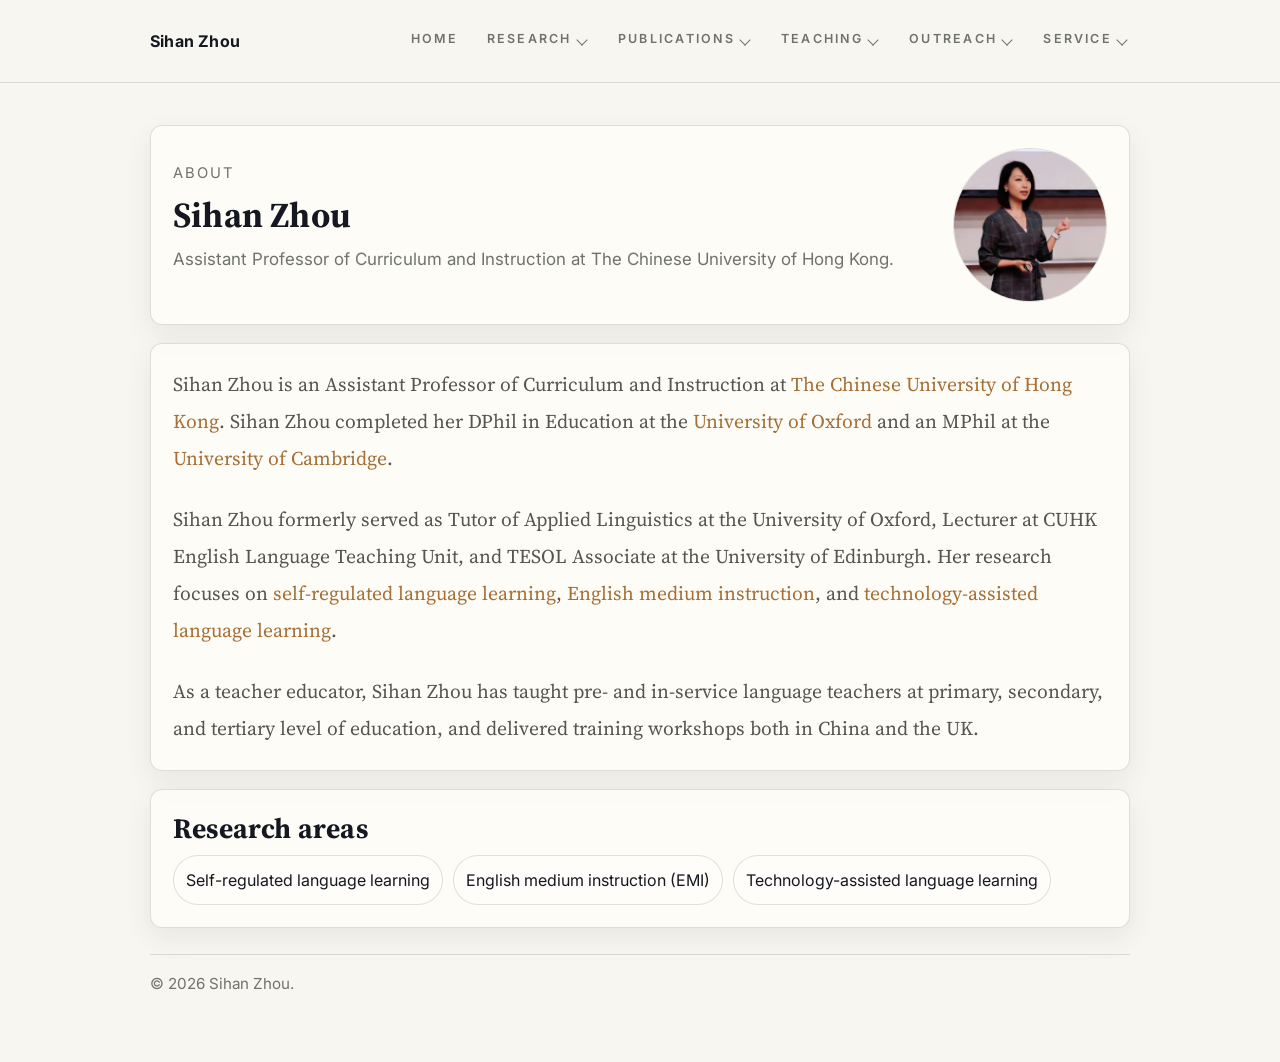
==== commit ee5a6e16: "Refresh academic content and galleries" ====
--- a/about.html
+++ b/about.html
@@ -5,7 +5,7 @@
   <meta name="viewport" content="width=device-width, initial-scale=1" />
   <title>About · Sihan Zhou</title>
   <meta name="description" content="About Sihan Zhou." />
-  <link rel="stylesheet" href="assets/style.css?v=13" />
+  <link rel="stylesheet" href="assets/style.css?v=24" />
 </head>
 <body class="page-about">
 <header class="site-header">
@@ -20,15 +20,15 @@
         <button class="nav-toggle" type="button" aria-expanded="false" aria-label="Open Research menu"></button>
         <div class="dropdown-menu">
           <a href="research.html#projects-grants">Projects &amp; Grants</a>
-          <a href="research.html#invited-presentations-talks">Invited Conference Presentations &amp; Talks</a>
+          <a href="research.html#invited-presentations-talks">Invited Talks</a>
         </div>
       </div>
       <div class="nav-group">
         <a class="nav-top" href="publications.html">Publications</a>
         <button class="nav-toggle" type="button" aria-expanded="false" aria-label="Open Publications menu"></button>
         <div class="dropdown-menu">
-          <a href="publications.html#featured-publications">Featured High-impact Publications</a>
-          <a href="publications.html#selected-publications-by-topic">Selected Publications by Topic</a>
+          <a href="publications.html#featured-publications">Featured Publications</a>
+          <a href="publications.html#selected-publications-by-topic">Publications by Topic</a>
         </div>
       </div>
       <div class="nav-group">
@@ -98,6 +98,6 @@
   </footer>
 </main>
 
-<script src="assets/site.js?v=13"></script>
+<script src="assets/site.js?v=17"></script>
 </body>
 </html>
--- a/assets/style.css
+++ b/assets/style.css
@@ -547,18 +547,22 @@
   gap:16px;
 }
 
-.interest-cards article{
+.interest-card{
   position:relative;
+  display:block;
   min-height:168px;
   padding:24px 22px 22px;
   border:1px solid var(--line);
   border-radius:var(--radius);
   background:rgba(255,254,250,0.86);
   box-shadow:0 12px 28px rgba(30,29,25,0.07);
+  color:var(--fg);
+  text-decoration:none;
   overflow:hidden;
-}
-
-.interest-cards article::before{
+  transition:transform 160ms ease, border-color 160ms ease, box-shadow 160ms ease;
+}
+
+.interest-card::before{
   content:"";
   position:absolute;
   inset:0 0 auto;
@@ -566,7 +570,7 @@
   background:#737b68;
 }
 
-.interest-cards article::after{
+.interest-card::after{
   content:"";
   position:absolute;
   left:22px;
@@ -576,6 +580,14 @@
   background:rgba(91,102,81,0.45);
 }
 
+.interest-card:hover,
+.interest-card:focus-visible{
+  transform:translateY(-2px);
+  border-color:rgba(91,102,81,0.42);
+  box-shadow:0 16px 34px rgba(30,29,25,0.10);
+  text-decoration:none;
+}
+
 .interest-number{
   display:block;
   margin-bottom:26px;
@@ -588,9 +600,11 @@
 
 .interest-cards h3{
   margin:0;
-  max-width:14ch;
-  font-size:1.18rem;
-  line-height:1.3;
+  max-width:none;
+  font-size:1.08rem;
+  line-height:1.35;
+  overflow-wrap:normal;
+  word-break:normal;
 }
 
 .placeholder-panel{
@@ -1159,6 +1173,48 @@
   transition:transform 160ms ease, box-shadow 160ms ease, border-color 160ms ease;
 }
 
+.grant-card-structured{
+  display:block;
+  padding:0;
+  overflow:hidden;
+}
+
+.grant-title-highlight{
+  margin:0 !important;
+  padding:14px 16px;
+  background:rgba(91,102,81,0.15);
+  border-bottom:1px solid rgba(91,102,81,0.18);
+  color:#273128;
+  font-size:1.08rem;
+  font-style:normal;
+  font-weight:700;
+  line-height:1.42;
+}
+
+.grant-card-body{
+  padding:14px 16px 16px;
+}
+
+.grant-card .grant-funder{
+  color:var(--fg);
+  font-weight:650;
+}
+
+.grant-details{
+  display:flex;
+  flex-wrap:wrap;
+  gap:4px 18px;
+  margin-top:8px;
+  color:var(--muted);
+  font-size:0.92rem;
+}
+
+.grant-details span + span::before{
+  content:"·";
+  margin-right:18px;
+  color:rgba(91,102,81,0.58);
+}
+
 .grant-card.linked-card:hover,
 .grant-card.linked-card:focus-visible{
   transform:translateY(-2px);
@@ -1167,17 +1223,6 @@
   outline:none;
 }
 
-.grant-year{
-  align-self:start;
-  padding:8px 10px;
-  border-radius:999px;
-  background:rgba(31,94,75,0.12);
-  color:var(--accent);
-  font-weight:700;
-  text-align:center;
-  font-size:0.9rem;
-}
-
 .grant-card h3,
 .service-card h3,
 .course-card h3,
@@ -1195,20 +1240,110 @@
 
 .featured-pubs{
   display:grid;
-  gap:14px;
+  grid-template-columns:1fr;
+  gap:16px;
 }
 
 .feature-pub{
   display:grid;
-  grid-template-columns: 118px 1fr;
-  gap:16px;
-  padding:16px;
+  grid-template-columns:112px 64px minmax(0, 1fr);
+  align-items:start;
+  gap:22px;
+  min-height:180px;
+  padding:18px 22px;
   color:var(--fg);
-}
-
-.feature-pub.hot{
-  border-color:rgba(138,111,77,0.24);
-  background:linear-gradient(90deg, rgba(138,111,77,0.10), rgba(255,254,250,0.78));
+  border:1px solid var(--line);
+  border-radius:var(--radius);
+  background:rgba(255,254,250,0.76);
+}
+
+.feature-pub-cover{
+  width:112px;
+  height:148px;
+  overflow:hidden;
+  border:1px solid rgba(16,24,40,0.14);
+  border-radius:6px;
+  background:#fff;
+  box-shadow:0 8px 20px rgba(16,24,40,0.12);
+}
+
+.feature-pub-cover img{
+  display:block;
+  width:100%;
+  height:100%;
+  object-fit:contain;
+  object-position:center;
+}
+
+.feature-pub-cover--wide img{
+  object-fit:cover;
+  object-position:left top;
+}
+
+.feature-journal-panel{
+  display:flex;
+  flex-direction:column;
+  justify-content:space-between;
+  padding:15px 12px 12px;
+  color:#fff;
+  font-family:"Source Serif 4", ui-serif, Georgia, serif;
+  line-height:1.16;
+}
+
+.feature-journal-panel span{
+  font-size:0.88rem;
+  font-weight:700;
+}
+
+.feature-journal-panel small{
+  padding-top:10px;
+  border-top:1px solid rgba(255,255,255,0.45);
+  font-family:Inter, ui-sans-serif, system-ui, sans-serif;
+  font-size:0.58rem;
+  font-weight:700;
+  letter-spacing:0.08em;
+  text-transform:uppercase;
+}
+
+.feature-journal-panel--jeap{
+  background:#53634f;
+}
+
+.feature-journal-panel--lid{
+  background:#6f665b;
+}
+
+.feature-journal-panel--jmmd{
+  color:#27251f;
+  background:#d3bc72;
+}
+
+.feature-journal-panel--jmmd small{
+  border-top-color:rgba(39,37,31,0.34);
+}
+
+.feature-pub-year{
+  align-self:start;
+  padding-right:16px;
+  border-right:1px solid rgba(91,102,81,0.28);
+  color:var(--accent2);
+  font-family:"Source Serif 4", ui-serif, Georgia, serif;
+  font-size:0.92rem;
+  font-weight:700;
+  letter-spacing:0.06em;
+}
+
+.feature-pub-content{
+  min-width:0;
+}
+
+.feature-pub h3{
+  font-size:1.08rem;
+  line-height:1.42;
+}
+
+.feature-pub .pub-tags{
+  margin-top:12px;
 }
 
 .badge{
@@ -1234,25 +1369,28 @@
   background:#fff;
 }
 
-.service-cover{
-  width:78px;
-  height:104px;
-}
-
-.role-logo{
-  width:78px;
-  height:104px;
-  object-fit:cover;
-  align-self:start;
-  border:1px solid var(--line);
-  border-radius:8px;
+.role-image{
+  display:block;
+  max-width:100%;
+  justify-self:center;
+  border:1px solid var(--line);
   background:#fff;
   box-shadow:0 8px 18px rgba(16,24,40,0.10);
 }
 
-.role-logo.contain-logo{
+.role-image--cover{
+  width:108px;
+  height:150px;
   object-fit:contain;
-  padding:8px;
+  border-radius:6px;
+}
+
+.role-image--logo{
+  width:132px;
+  height:88px;
+  padding:9px;
+  object-fit:contain;
+  border-radius:8px;
 }
 
 .journal-mark{
@@ -1285,6 +1423,19 @@
   transform:translateY(-1px);
   border-color:rgba(91,102,81,0.26);
   box-shadow:0 12px 30px rgba(16,24,40,0.09);
+}
+
+.linked-name{
+  color:var(--accent);
+  font-weight:700;
+  border-bottom:1px solid rgba(91,102,81,0.42);
+  transition:color 160ms ease, border-color 160ms ease;
+}
+
+.outreach-card:hover .linked-name,
+.outreach-card:focus-visible .linked-name{
+  color:#414a3a;
+  border-bottom-color:currentColor;
 }
 
 .feature-pub.linked-card{
@@ -1335,7 +1486,6 @@
   gap:8px;
 }
 
-.topic-module,
 .talk-module{
   margin-top:22px;
   padding:18px;
@@ -1344,24 +1494,109 @@
   background:rgba(255,254,250,0.68);
 }
 
-.topic-module:first-of-type,
 .talk-module:first-of-type{
   margin-top:0;
 }
 
+.section-heading-row{
+  display:flex;
+  align-items:end;
+  justify-content:space-between;
+  gap:20px;
+  margin-bottom:20px;
+}
+
+.section-heading-row h2{
+  margin-bottom:0;
+}
+
+.publication-topic{
+  margin-top:46px;
+}
+
+.topic-heading h3{
+  scroll-margin-top:120px;
+}
+
+.publication-topic:first-of-type{
+  margin-top:12px;
+}
+
+.topic-heading{
+  display:flex;
+  align-items:center;
+  gap:16px;
+  padding:15px 18px;
+  border-left:4px solid var(--accent);
+  border-radius:0 8px 8px 0;
+  background:rgba(91,102,81,0.10);
+}
+
+.topic-heading span{
+  flex:0 0 auto;
+  color:var(--accent2);
+  font-family:"Source Serif 4", ui-serif, Georgia, serif;
+  font-size:0.9rem;
+  font-weight:700;
+  letter-spacing:0.08em;
+}
+
+.topic-heading h3{
+  margin:0;
+  font-size:1.5rem;
+  line-height:1.25;
+}
+
 .publication-list{
   display:grid;
-  gap:12px;
+  gap:0;
+  margin-top:16px;
+  border:1px solid var(--line);
+  border-radius:var(--radius);
+  overflow:hidden;
+  background:rgba(255,254,250,0.72);
 }
 
 .publication-list .pub{
-  padding:14px 0;
+  padding:18px 20px;
   border-top:1px solid var(--line);
 }
 
 .publication-list .pub:first-child{
-  padding-top:0;
   border-top:0;
+}
+
+.pub h4{
+  margin:0;
+  font-size:1.03rem;
+  line-height:1.45;
+}
+
+.pub h4 a{
+  color:var(--fg);
+  text-decoration-color:transparent;
+  text-decoration-thickness:1px;
+  text-underline-offset:4px;
+  transition:color 160ms ease, text-decoration-color 160ms ease;
+}
+
+.pub h4 a:hover,
+.pub h4 a:focus-visible{
+  color:var(--accent);
+  text-decoration:underline;
+  text-decoration-color:rgba(91,102,81,0.45);
+}
+
+.pub-authors,
+.pub-source{
+  margin:0;
+  color:var(--muted);
+  font-size:0.94rem;
+  line-height:1.6;
+}
+
+.pub-source em{
+  color:#4f534f;
 }
 
 .publication-notes{
@@ -1380,7 +1615,6 @@
   margin:20px 0 12px;
 }
 
-.grant-meta,
 .entry-date{
   color:var(--accent);
   font-weight:800;
@@ -1390,6 +1624,7 @@
   display:flex;
   flex-wrap:wrap;
   gap:6px;
+  margin-top:2px;
 }
 
 .tag{
@@ -1464,6 +1699,10 @@
   background:rgba(255,254,250,0.72);
 }
 
+.page-research .card-list li em{
+  color:var(--fg);
+}
+
 .course-grid{
   display:grid;
   grid-template-columns: repeat(3, minmax(0, 1fr));
@@ -1615,7 +1854,7 @@
   border-top:none;
 }
 
-.service-timeline span{
+.service-timeline article > span{
   color:var(--accent);
   font-weight:800;
 }
@@ -1623,6 +1862,29 @@
 .service-timeline p{
   margin:0;
   color:var(--muted);
+}
+
+.entity-name{
+  font-weight:700;
+  text-decoration-line:underline;
+  text-decoration-thickness:1px;
+  text-underline-offset:0.2em;
+  text-decoration-skip-ink:auto;
+}
+
+.entity-name--journal{
+  color:#80623d;
+  text-decoration-color:rgba(128,98,61,0.62);
+}
+
+.entity-name--institution{
+  color:#47675e;
+  text-decoration-color:rgba(71,103,94,0.58);
+}
+
+.linked-card:hover .entity-name,
+.linked-card:focus-visible .entity-name{
+  text-decoration-thickness:2px;
 }
 
 .service-details{
@@ -1637,8 +1899,10 @@
 
 .service-card.with-mark{
   display:grid;
-  grid-template-columns:92px 1fr;
-  gap:16px;
+  grid-template-columns:142px minmax(0, 1fr);
+  gap:22px;
+  align-items:center;
+  min-height:182px;
 }
 
 .left-pills{
@@ -1854,10 +2118,69 @@
   }
 
   .grant-card,
-  .feature-pub,
-  .service-card.with-mark,
   .event-feature{
     grid-template-columns:1fr;
+  }
+
+  .featured-pubs{
+    grid-template-columns:1fr;
+  }
+
+  .feature-pub{
+    grid-template-columns:88px minmax(0, 1fr);
+    gap:7px 16px;
+  }
+
+  .feature-pub-cover{
+    grid-row:1 / span 2;
+    width:88px;
+    height:120px;
+  }
+
+  .feature-pub-year{
+    grid-column:2;
+    padding:0 0 6px;
+    border-right:0;
+    border-bottom:1px solid rgba(91,102,81,0.24);
+  }
+
+  .feature-pub-content{
+    grid-column:2;
+  }
+
+  .grant-title-highlight{
+    padding:13px 14px;
+    font-size:1rem;
+  }
+
+  .grant-card-body{
+    padding:13px 14px 15px;
+  }
+
+  .grant-details{
+    display:grid;
+    gap:2px;
+  }
+
+  .grant-details span + span::before{
+    content:none;
+  }
+
+  .service-card.with-mark{
+    grid-template-columns:112px minmax(0, 1fr);
+    gap:16px;
+    min-height:150px;
+  }
+
+  .role-image--cover{
+    width:88px;
+    height:122px;
+  }
+
+  .role-image--logo{
+    width:104px;
+    height:72px;
+    padding:7px;
   }
 
   .society-timeline article{
@@ -1928,7 +2251,7 @@
     flex:0 0 auto;
   }
 
-  .interest-cards article{
+  .interest-card{
     min-height:145px;
   }
 
@@ -1957,8 +2280,310 @@
     font-size:2rem;
   }
 
+  .feature-pub{
+    grid-template-columns:72px minmax(0, 1fr);
+    gap:6px 13px;
+    padding:16px;
+  }
+
+  .feature-pub-cover{
+    width:72px;
+    height:98px;
+  }
+
+  .feature-journal-panel{
+    padding:10px 8px 8px;
+  }
+
+  .feature-journal-panel span{
+    font-size:0.66rem;
+  }
+
+  .feature-journal-panel small{
+    font-size:0.48rem;
+  }
+
+  .feature-pub-year{
+    padding:0 0 5px;
+    font-size:0.82rem;
+  }
+
+  .topic-heading{
+    align-items:flex-start;
+    gap:12px;
+    padding:13px 14px;
+  }
+
+  .topic-heading h3{
+    font-size:1.22rem;
+  }
+
+  .publication-topic{
+    margin-top:34px;
+  }
+
+  .publication-list .pub{
+    padding:16px;
+  }
+
   .profile{
     padding:20px 16px;
+  }
+}
+
+/* 2026 editorial refinements */
+.dropdown-menu a{
+  font-size:0.78rem;
+  letter-spacing:0.06em;
+}
+
+body:not(.home) .section > h1{
+  margin-bottom:22px;
+  font-size:2.35rem;
+  line-height:1.14;
+}
+
+body:not(.home) .section > h2,
+body:not(.home) .section-heading-row h2{
+  font-size:1.75rem;
+  line-height:1.2;
+}
+
+.section-subhead h2{
+  font-size:1.22rem;
+  line-height:1.35;
+  font-style:normal;
+}
+
+.profile-link-row{
+  display:flex;
+  flex-wrap:wrap;
+  justify-content:center;
+  gap:18px;
+  margin-top:20px;
+}
+
+.profile-link{
+  display:grid;
+  justify-items:center;
+  gap:7px;
+  min-width:82px;
+  color:var(--muted);
+  font-size:0.75rem;
+  font-weight:600;
+}
+
+.profile-link:hover,
+.profile-link:focus-visible{
+  color:var(--fg);
+  text-decoration:none;
+}
+
+.profile-link .social-icon{
+  width:58px;
+  height:58px;
+}
+
+.profile-link .logo-icon img{
+  width:34px;
+  height:34px;
+  object-fit:contain;
+}
+
+.orcid-icon{
+  background:#a6ce39;
+  font-family:Arial, Helvetica, sans-serif;
+  font-size:1.05rem;
+  font-weight:700;
+}
+
+.publication-profile-links{
+  justify-content:flex-start;
+}
+
+.bio-panel{
+  padding:2px 0;
+}
+
+.bio-panel p{
+  max-width:850px;
+  margin:0;
+  color:#4f534f;
+  font-family:"Source Serif 4", ui-serif, Georgia, serif;
+  font-size:1.08rem;
+  line-height:1.85;
+}
+
+.photo-card figcaption{
+  display:block;
+  position:absolute;
+  right:14px;
+  bottom:12px;
+  left:14px;
+  padding:8px 11px;
+  border:1px solid rgba(255,255,255,0.48);
+  border-radius:6px;
+  background:rgba(255,254,250,0.88);
+  color:var(--fg);
+  font-size:0.78rem;
+  font-weight:600;
+  backdrop-filter:blur(8px);
+}
+
+#projects-grants .grant-list{
+  grid-template-columns:1fr;
+}
+
+.feature-pub{
+  grid-template-columns:112px minmax(0, 1fr);
+}
+
+.feature-pub-content{
+  align-self:center;
+}
+
+.topic-heading{
+  display:block;
+  padding:0;
+  overflow:hidden;
+}
+
+.topic-toggle{
+  width:100%;
+  display:grid;
+  grid-template-columns:auto minmax(0, 1fr) auto;
+  align-items:center;
+  gap:16px;
+  padding:17px 18px;
+  border:0;
+  background:transparent;
+  color:var(--fg);
+  text-align:left;
+  font:inherit;
+  cursor:pointer;
+}
+
+.topic-toggle:hover,
+.topic-toggle:focus-visible{
+  background:rgba(91,102,81,0.06);
+  outline:none;
+}
+
+.topic-number{
+  color:var(--accent2);
+  font-size:0.9rem;
+  font-weight:700;
+  letter-spacing:0.08em;
+}
+
+.topic-chevron{
+  width:11px;
+  height:11px;
+  border-right:2px solid var(--accent);
+  border-bottom:2px solid var(--accent);
+  transform:rotate(45deg) translateY(-3px);
+  transition:transform 180ms ease;
+}
+
+.topic-toggle[aria-expanded="true"] .topic-chevron{
+  transform:rotate(225deg) translate(-2px, -1px);
+}
+
+.publication-topic-panel[hidden]{
+  display:none;
+}
+
+.guest-lecture-list,
+.hosted-talks-list{
+  display:grid;
+  gap:0;
+  margin-top:18px;
+  border:1px solid var(--line);
+  border-radius:var(--radius);
+  overflow:hidden;
+  background:rgba(255,254,250,0.72);
+}
+
+.guest-lecture-list article,
+.hosted-talks-list article{
+  padding:16px 18px;
+  border-top:1px solid var(--line);
+}
+
+.guest-lecture-list article:first-child,
+.hosted-talks-list article:first-child{
+  border-top:0;
+}
+
+.guest-lecture-list h3,
+.hosted-talks-list h3{
+  margin:0 0 5px;
+  font-size:1.02rem;
+}
+
+.guest-lecture-list p,
+.hosted-talks-list p{
+  margin:0;
+  color:var(--muted);
+  font-size:0.9rem;
+}
+
+.outreach-visual--contain img{
+  object-fit:contain;
+  padding:18px;
+}
+
+.service-group{
+  margin-top:24px;
+}
+
+.service-group > h3{
+  margin:0 0 10px;
+  color:var(--accent);
+  font-family:Inter, ui-sans-serif, system-ui, sans-serif;
+  font-size:0.82rem;
+  letter-spacing:0.1em;
+  text-transform:uppercase;
+}
+
+@media (max-width: 620px){
+  body:not(.home) .section > h1{
+    font-size:2rem;
+  }
+
+  body:not(.home) .section > h2,
+  body:not(.home) .section-heading-row h2{
+    font-size:1.5rem;
+  }
+
+  .profile-link-row{
+    gap:13px;
+  }
+
+  .profile-link{
+    min-width:68px;
+    max-width:78px;
+    font-size:0.68rem;
+    line-height:1.25;
+  }
+
+  .profile-link .social-icon{
+    width:50px;
+    height:50px;
+  }
+
+  .feature-pub{
+    grid-template-columns:72px minmax(0, 1fr);
+  }
+
+  .topic-toggle{
+    gap:12px;
+    padding:14px;
+  }
+
+  .service-timeline article{
+    grid-template-columns:82px minmax(0, 1fr);
+    gap:12px;
   }
 }
 
@@ -2025,3 +2650,441 @@
     width: min(520px, 100%);
   }
 }
+
+/* Research and teaching galleries */
+.research-motion-section h2{
+  margin-bottom:0;
+}
+
+.research-gallery-shell{
+  margin-top:18px;
+}
+
+.research-motion-gallery{
+  display:grid;
+  grid-auto-flow:column;
+  grid-auto-columns:minmax(360px, 68%);
+  gap:16px;
+  overflow-x:auto;
+  padding:2px 2px 12px;
+  scroll-snap-type:x mandatory;
+  scroll-behavior:smooth;
+  scrollbar-color:rgba(91,102,81,0.38) transparent;
+}
+
+.research-motion-card{
+  position:relative;
+  margin:0;
+  aspect-ratio:16 / 10;
+  overflow:hidden;
+  border:1px solid var(--line);
+  border-radius:var(--radius);
+  background:#ece9df;
+  scroll-snap-align:start;
+}
+
+.research-motion-card img{
+  width:100%;
+  height:100%;
+  display:block;
+  object-fit:cover;
+  object-position:center;
+}
+
+.research-motion-card--portrait img{
+  object-fit:contain;
+}
+
+.research-motion-card figcaption{
+  position:absolute;
+  inset:auto 12px 12px;
+  padding:9px 12px;
+  border:1px solid rgba(255,255,255,0.54);
+  border-radius:6px;
+  background:rgba(255,254,250,0.9);
+  color:var(--fg);
+  font-size:0.82rem;
+  font-weight:600;
+  line-height:1.35;
+  backdrop-filter:blur(8px);
+}
+
+/* Outreach editorial cards */
+.outreach-showcase-list,
+.event-showcase-list{
+  display:grid;
+  gap:22px;
+  margin-top:22px;
+}
+
+.outreach-showcase-card,
+.event-showcase-card,
+.outreach-talks-block{
+  overflow:hidden;
+  border:1px solid var(--line);
+  border-radius:var(--radius);
+  background:var(--glass-strong);
+  box-shadow:0 14px 38px rgba(30,29,25,0.07);
+}
+
+.outreach-showcase-card{
+  display:grid;
+  grid-template-columns:minmax(260px, 0.9fr) minmax(0, 1.1fr);
+  color:var(--fg);
+  transition:transform 160ms ease, box-shadow 160ms ease, border-color 160ms ease;
+}
+
+.outreach-showcase-card:nth-child(even) .outreach-visual{
+  order:2;
+}
+
+.outreach-showcase-card:nth-child(even) .outreach-content{
+  order:1;
+}
+
+.outreach-showcase-card.linked-card:hover,
+.outreach-showcase-card.linked-card:focus-visible{
+  text-decoration:none;
+  transform:translateY(-2px);
+  border-color:rgba(91,102,81,0.3);
+  box-shadow:0 18px 44px rgba(30,29,25,0.11);
+}
+
+.outreach-showcase-card:hover .linked-name,
+.outreach-showcase-card:focus-visible .linked-name{
+  color:#414a3a;
+  border-bottom-color:currentColor;
+}
+
+.outreach-visual{
+  min-height:270px;
+  background:#e9e7de;
+}
+
+.outreach-visual img{
+  width:100%;
+  height:100%;
+  min-height:270px;
+  display:block;
+  object-fit:cover;
+}
+
+.outreach-visual-placeholder,
+.event-media-placeholder{
+  display:grid;
+  place-content:center;
+  gap:4px;
+  padding:30px;
+  text-align:center;
+  background:
+    linear-gradient(rgba(91,102,81,0.08), rgba(91,102,81,0.08)),
+    #eeece4;
+  color:var(--accent);
+}
+
+.outreach-visual-placeholder span,
+.event-media-placeholder span{
+  font-family:"Source Serif 4", ui-serif, Georgia, serif;
+  font-size:1.45rem;
+  font-weight:700;
+  line-height:1.25;
+}
+
+.outreach-visual-placeholder small{
+  color:var(--muted);
+  font-size:0.78rem;
+  letter-spacing:0.08em;
+  text-transform:uppercase;
+}
+
+.outreach-content,
+.event-content{
+  padding:26px 28px;
+}
+
+.outreach-content h3,
+.event-content h3{
+  margin:6px 0 12px;
+  font-size:1.32rem;
+  line-height:1.35;
+}
+
+.outreach-content p,
+.event-content p{
+  margin:8px 0 0;
+  color:var(--muted);
+}
+
+.outreach-talks-heading{
+  padding:24px 28px 18px;
+  border-bottom:1px solid var(--line);
+}
+
+.outreach-talks-heading h3{
+  margin:5px 0 0;
+}
+
+.talks-showcase{
+  display:grid;
+  grid-template-columns:repeat(2, minmax(0, 1fr));
+}
+
+.talk-group{
+  padding:24px 26px 28px;
+}
+
+.talk-group + .talk-group{
+  border-left:1px solid var(--line);
+}
+
+.talk-group h4{
+  margin:0 0 16px;
+  color:var(--accent);
+  font-family:Inter, ui-sans-serif, system-ui, sans-serif;
+  font-size:0.82rem;
+  letter-spacing:0.08em;
+  line-height:1.45;
+  text-transform:uppercase;
+}
+
+.talk-entry-list{
+  display:grid;
+  gap:0;
+  margin:0;
+  padding:0;
+  list-style:none;
+}
+
+.talk-entry-list li{
+  padding:13px 0;
+  border-top:1px solid var(--line);
+  line-height:1.5;
+}
+
+.talk-entry-list li:first-child{
+  padding-top:0;
+  border-top:0;
+}
+
+.talk-entry-list em{
+  display:block;
+  color:var(--fg);
+  font-family:"Source Serif 4", ui-serif, Georgia, serif;
+  font-weight:600;
+}
+
+.talk-entry-list span{
+  display:block;
+  margin-top:5px;
+  color:var(--muted);
+  font-size:0.8rem;
+}
+
+.event-showcase-card{
+  display:grid;
+  grid-template-columns:minmax(280px, 0.92fr) minmax(0, 1.08fr);
+}
+
+.event-media{
+  min-height:340px;
+  color:var(--accent);
+  border-right:1px solid var(--line);
+  background:#ece9e1;
+}
+
+a.event-media:hover,
+a.event-media:focus-visible{
+  text-decoration:none;
+  filter:brightness(0.98);
+}
+
+.event-media-grid{
+  display:grid;
+  grid-template-columns:minmax(120px, 0.78fr) minmax(150px, 1.22fr);
+  gap:8px;
+  padding:10px;
+}
+
+.event-media-grid img{
+  width:100%;
+  height:100%;
+  min-height:320px;
+  display:block;
+  border-radius:6px;
+  background:#e4e0d6;
+}
+
+.event-media-grid .event-poster{
+  object-fit:contain;
+}
+
+.event-media-grid .event-photo{
+  object-fit:cover;
+}
+
+.event-media-photo{
+  display:grid;
+  place-items:center;
+  padding:10px;
+}
+
+.event-media-photo img{
+  display:block;
+  width:100%;
+  height:100%;
+  min-height:320px;
+  max-height:520px;
+  border-radius:6px;
+  object-fit:contain;
+  object-position:center;
+  background:#e4e0d6;
+}
+
+.event-website-link{
+  display:inline-flex;
+  align-items:center;
+  gap:6px;
+  margin:0 0 8px;
+  padding-bottom:2px;
+  border-bottom:1px solid rgba(91,102,81,0.44);
+  font-size:0.82rem;
+  font-weight:700;
+}
+
+.event-website-link:hover{
+  text-decoration:none;
+  border-bottom-color:currentColor;
+}
+
+.project-website-link{
+  margin-bottom:10px;
+}
+
+.event-poster-link{
+  display:grid;
+  grid-template-columns:150px auto;
+  align-items:center;
+  gap:16px;
+  width:max-content;
+  max-width:100%;
+  margin:8px 0 18px;
+  color:var(--accent);
+}
+
+.event-poster-link img{
+  width:150px;
+  height:212px;
+  display:block;
+  border:1px solid var(--line);
+  border-radius:3px;
+  object-fit:contain;
+  background:#fff;
+  box-shadow:0 4px 10px rgba(30,29,25,0.10);
+}
+
+.event-poster-link span{
+  padding-bottom:2px;
+  border-bottom:1px solid rgba(91,102,81,0.38);
+  font-size:0.88rem;
+  font-weight:700;
+}
+
+.event-poster-link:hover{
+  text-decoration:none;
+}
+
+.event-poster-link:hover span,
+.event-poster-link:focus-visible span{
+  border-bottom-color:currentColor;
+}
+
+@media (max-width: 860px){
+  .research-motion-gallery{
+    grid-auto-columns:minmax(300px, 82%);
+  }
+
+  .outreach-showcase-card,
+  .event-showcase-card{
+    grid-template-columns:1fr;
+  }
+
+  .outreach-showcase-card:nth-child(even) .outreach-visual,
+  .outreach-showcase-card:nth-child(even) .outreach-content{
+    order:initial;
+  }
+
+  .outreach-visual,
+  .outreach-visual img{
+    min-height:230px;
+  }
+
+  .talks-showcase{
+    grid-template-columns:1fr;
+  }
+
+  .talk-group + .talk-group{
+    border-top:1px solid var(--line);
+    border-left:0;
+  }
+
+  .event-media{
+    min-height:300px;
+    border-right:0;
+    border-bottom:1px solid var(--line);
+  }
+
+  .event-media-grid img{
+    min-height:280px;
+  }
+
+  .event-media-photo img{
+    min-height:280px;
+    max-height:440px;
+  }
+}
+
+@media (max-width: 620px){
+  .research-motion-gallery{
+    grid-auto-columns:minmax(250px, 88%);
+  }
+
+  .research-motion-card{
+    aspect-ratio:4 / 3;
+  }
+
+  .outreach-content,
+  .event-content,
+  .outreach-talks-heading,
+  .talk-group{
+    padding:20px;
+  }
+
+  .outreach-visual,
+  .outreach-visual img{
+    min-height:200px;
+  }
+
+  .event-media-grid{
+    grid-template-columns:minmax(100px, 0.82fr) minmax(130px, 1.18fr);
+  }
+
+  .event-media-grid img{
+    min-height:220px;
+  }
+
+  .event-media-photo img{
+    min-height:220px;
+    max-height:360px;
+  }
+
+  .event-poster-link{
+    grid-template-columns:110px minmax(0, 1fr);
+    gap:13px;
+  }
+
+  .event-poster-link img{
+    width:110px;
+    height:156px;
+  }
+
+}
